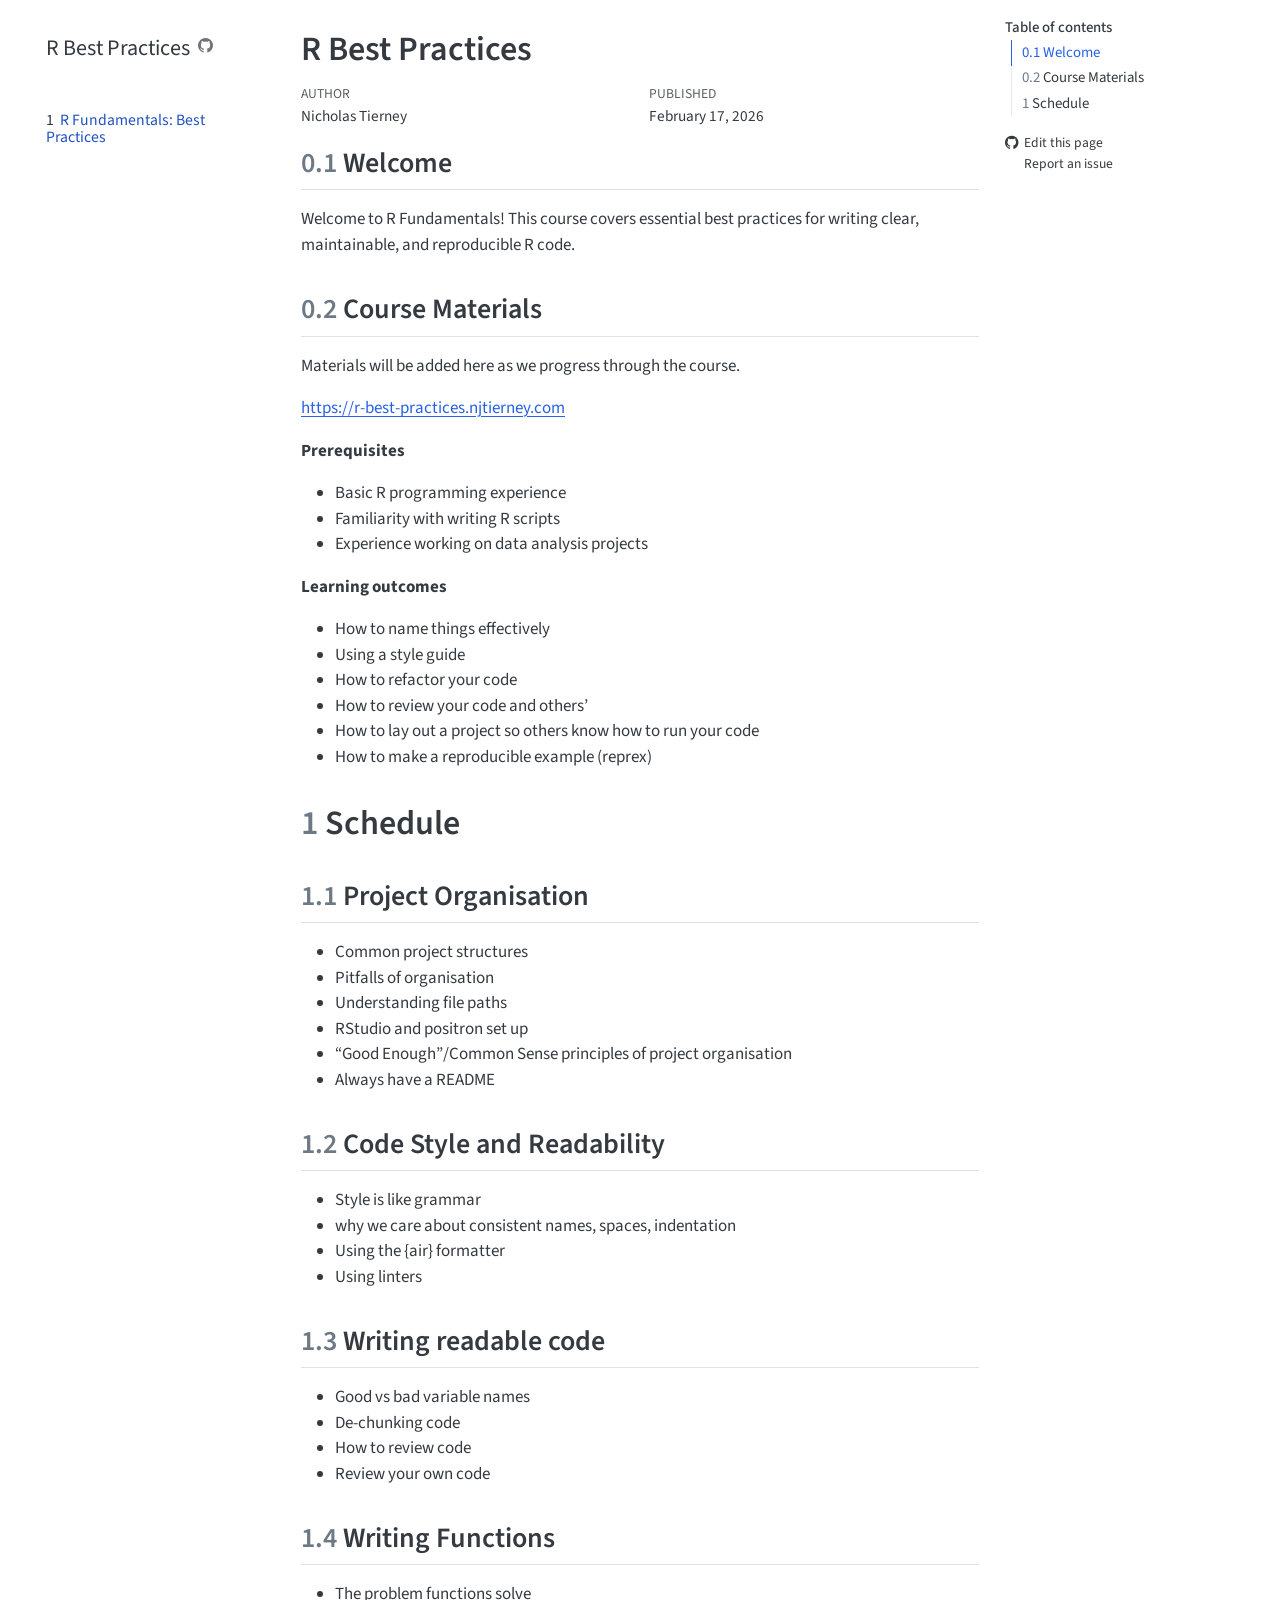
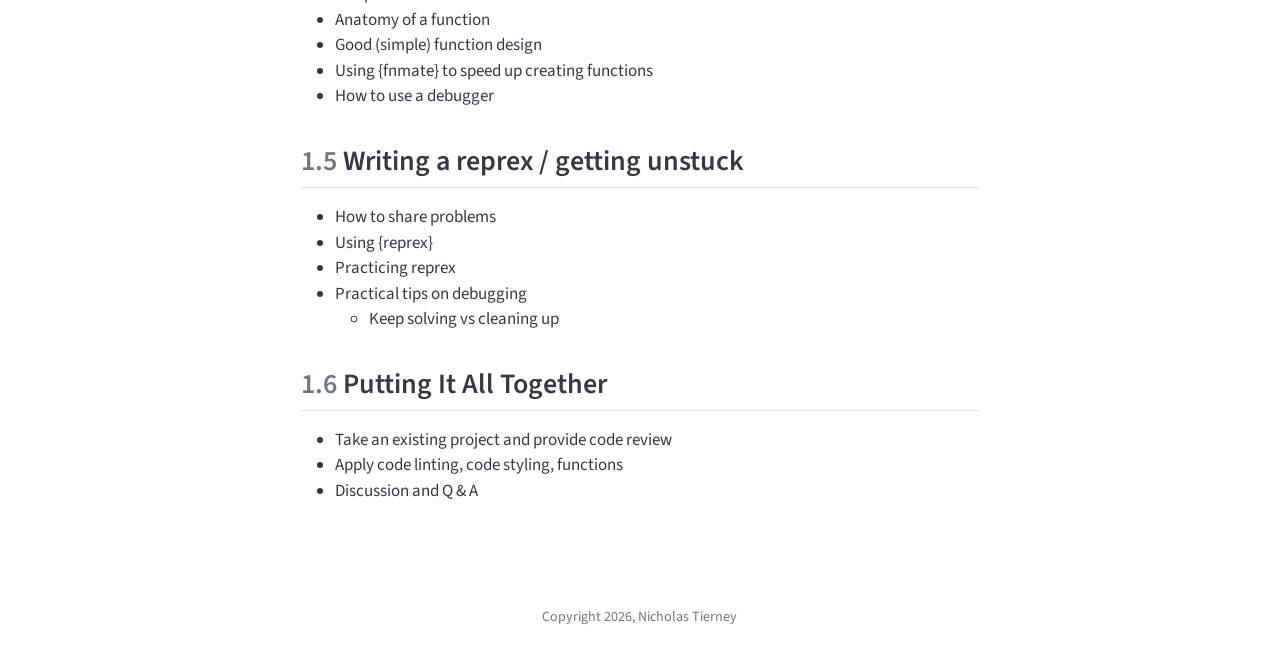
==== index.html @ 91257870 "Built site for gh-pages" ====
<!DOCTYPE html>
<html xmlns="http://www.w3.org/1999/xhtml" lang="en" xml:lang="en"><head>

<meta charset="utf-8">
<meta name="generator" content="quarto-1.8.27">

<meta name="viewport" content="width=device-width, initial-scale=1.0, user-scalable=yes">

<meta name="author" content="Nicholas Tierney">
<meta name="dcterms.date" content="2026-02-17">

<title>R Best Practices</title>
<style>
code{white-space: pre-wrap;}
span.smallcaps{font-variant: small-caps;}
div.columns{display: flex; gap: min(4vw, 1.5em);}
div.column{flex: auto; overflow-x: auto;}
div.hanging-indent{margin-left: 1.5em; text-indent: -1.5em;}
ul.task-list{list-style: none;}
ul.task-list li input[type="checkbox"] {
  width: 0.8em;
  margin: 0 0.8em 0.2em -1em; /* quarto-specific, see https://github.com/quarto-dev/quarto-cli/issues/4556 */ 
  vertical-align: middle;
}
</style>


<script src="site_libs/quarto-nav/quarto-nav.js"></script>
<script src="site_libs/quarto-nav/headroom.min.js"></script>
<script src="site_libs/clipboard/clipboard.min.js"></script>
<script src="site_libs/quarto-search/autocomplete.umd.js"></script>
<script src="site_libs/quarto-search/fuse.min.js"></script>
<script src="site_libs/quarto-search/quarto-search.js"></script>
<meta name="quarto:offset" content="./">
<script src="site_libs/quarto-html/quarto.js" type="module"></script>
<script src="site_libs/quarto-html/tabsets/tabsets.js" type="module"></script>
<script src="site_libs/quarto-html/axe/axe-check.js" type="module"></script>
<script src="site_libs/quarto-html/popper.min.js"></script>
<script src="site_libs/quarto-html/tippy.umd.min.js"></script>
<script src="site_libs/quarto-html/anchor.min.js"></script>
<link href="site_libs/quarto-html/tippy.css" rel="stylesheet">
<link href="site_libs/quarto-html/quarto-syntax-highlighting-ed96de9b727972fe78a7b5d16c58bf87.css" rel="stylesheet" id="quarto-text-highlighting-styles">
<script src="site_libs/bootstrap/bootstrap.min.js"></script>
<link href="site_libs/bootstrap/bootstrap-icons.css" rel="stylesheet">
<link href="site_libs/bootstrap/bootstrap-a680f39748eefeef055d76a0b2f2728d.min.css" rel="stylesheet" append-hash="true" id="quarto-bootstrap" data-mode="light">
<script id="quarto-search-options" type="application/json">{
  "location": "sidebar",
  "copy-button": false,
  "collapse-after": 3,
  "panel-placement": "start",
  "type": "textbox",
  "limit": 50,
  "keyboard-shortcut": [
    "f",
    "/",
    "s"
  ],
  "show-item-context": false,
  "language": {
    "search-no-results-text": "No results",
    "search-matching-documents-text": "matching documents",
    "search-copy-link-title": "Copy link to search",
    "search-hide-matches-text": "Hide additional matches",
    "search-more-match-text": "more match in this document",
    "search-more-matches-text": "more matches in this document",
    "search-clear-button-title": "Clear",
    "search-text-placeholder": "",
    "search-detached-cancel-button-title": "Cancel",
    "search-submit-button-title": "Submit",
    "search-label": "Search"
  }
}</script>


</head>

<body class="nav-sidebar floating quarto-light">

<div id="quarto-search-results"></div>
  <header id="quarto-header" class="headroom fixed-top">
  <nav class="quarto-secondary-nav">
    <div class="container-fluid d-flex">
      <button type="button" class="quarto-btn-toggle btn" data-bs-toggle="collapse" role="button" data-bs-target=".quarto-sidebar-collapse-item" aria-controls="quarto-sidebar" aria-expanded="false" aria-label="Toggle sidebar navigation" onclick="if (window.quartoToggleHeadroom) { window.quartoToggleHeadroom(); }">
        <i class="bi bi-layout-text-sidebar-reverse"></i>
      </button>
        <nav class="quarto-page-breadcrumbs" aria-label="breadcrumb"><ol class="breadcrumb"><li class="breadcrumb-item"><a href="./index.html"><span class="chapter-number">1</span>&nbsp; <span class="chapter-title">R Fundamentals: Best Practices</span></a></li></ol></nav>
        <a class="flex-grow-1" role="navigation" data-bs-toggle="collapse" data-bs-target=".quarto-sidebar-collapse-item" aria-controls="quarto-sidebar" aria-expanded="false" aria-label="Toggle sidebar navigation" onclick="if (window.quartoToggleHeadroom) { window.quartoToggleHeadroom(); }">      
        </a>
      <button type="button" class="btn quarto-search-button" aria-label="Search" onclick="window.quartoOpenSearch();">
        <i class="bi bi-search"></i>
      </button>
    </div>
  </nav>
</header>
<!-- content -->
<div id="quarto-content" class="quarto-container page-columns page-rows-contents page-layout-article">
<!-- sidebar -->
  <nav id="quarto-sidebar" class="sidebar collapse collapse-horizontal quarto-sidebar-collapse-item sidebar-navigation floating overflow-auto">
    <div class="pt-lg-2 mt-2 text-left sidebar-header">
    <div class="sidebar-title mb-0 py-0">
      <a href="./">R Best Practices</a> 
        <div class="sidebar-tools-main">
    <a href="https://https://github.com/njtierney/r-best-practices" title="Source Code" class="quarto-navigation-tool px-1" aria-label="Source Code"><i class="bi bi-github"></i></a>
</div>
    </div>
      </div>
        <div class="mt-2 flex-shrink-0 align-items-center">
        <div class="sidebar-search">
        <div id="quarto-search" class="" title="Search"></div>
        </div>
        </div>
    <div class="sidebar-menu-container"> 
    <ul class="list-unstyled mt-1">
        <li class="sidebar-item">
  <div class="sidebar-item-container"> 
  <a href="./index.html" class="sidebar-item-text sidebar-link active">
 <span class="menu-text"><span class="chapter-number">1</span>&nbsp; <span class="chapter-title">R Fundamentals: Best Practices</span></span></a>
  </div>
</li>
    </ul>
    </div>
</nav>
<div id="quarto-sidebar-glass" class="quarto-sidebar-collapse-item" data-bs-toggle="collapse" data-bs-target=".quarto-sidebar-collapse-item"></div>
<!-- margin-sidebar -->
    <div id="quarto-margin-sidebar" class="sidebar margin-sidebar">
        <nav id="TOC" role="doc-toc" class="toc-active">
    <h2 id="toc-title">Table of contents</h2>
   
  <ul>
  <li><a href="#welcome" id="toc-welcome" class="nav-link active" data-scroll-target="#welcome"><span class="header-section-number">0.1</span> Welcome</a></li>
  <li><a href="#course-materials" id="toc-course-materials" class="nav-link" data-scroll-target="#course-materials"><span class="header-section-number">0.2</span> Course Materials</a></li>
  <li><a href="#schedule" id="toc-schedule" class="nav-link" data-scroll-target="#schedule"><span class="header-section-number">1</span> Schedule</a>
  <ul class="collapse">
  <li><a href="#project-organisation" id="toc-project-organisation" class="nav-link" data-scroll-target="#project-organisation"><span class="header-section-number">1.1</span> Project Organisation</a></li>
  <li><a href="#code-style-and-readability" id="toc-code-style-and-readability" class="nav-link" data-scroll-target="#code-style-and-readability"><span class="header-section-number">1.2</span> Code Style and Readability</a></li>
  <li><a href="#writing-readable-code" id="toc-writing-readable-code" class="nav-link" data-scroll-target="#writing-readable-code"><span class="header-section-number">1.3</span> Writing readable code</a></li>
  <li><a href="#writing-functions" id="toc-writing-functions" class="nav-link" data-scroll-target="#writing-functions"><span class="header-section-number">1.4</span> Writing Functions</a></li>
  <li><a href="#writing-a-reprex-getting-unstuck" id="toc-writing-a-reprex-getting-unstuck" class="nav-link" data-scroll-target="#writing-a-reprex-getting-unstuck"><span class="header-section-number">1.5</span> Writing a reprex / getting unstuck</a></li>
  <li><a href="#putting-it-all-together" id="toc-putting-it-all-together" class="nav-link" data-scroll-target="#putting-it-all-together"><span class="header-section-number">1.6</span> Putting It All Together</a></li>
  </ul></li>
  </ul>
<div class="toc-actions"><ul><li><a href="https://https://github.com/njtierney/r-best-practices/edit/main/index.qmd" class="toc-action"><i class="bi bi-github"></i>Edit this page</a></li><li><a href="https://https://github.com/njtierney/r-best-practices/issues/new" class="toc-action"><i class="bi empty"></i>Report an issue</a></li></ul></div></nav>
    </div>
<!-- main -->
<main class="content" id="quarto-document-content">

<header id="title-block-header" class="quarto-title-block default">
<div class="quarto-title">
<h1 class="title">R Best Practices</h1>
</div>



<div class="quarto-title-meta">

    <div>
    <div class="quarto-title-meta-heading">Author</div>
    <div class="quarto-title-meta-contents">
             <p>Nicholas Tierney </p>
          </div>
  </div>
    
    <div>
    <div class="quarto-title-meta-heading">Published</div>
    <div class="quarto-title-meta-contents">
      <p class="date">February 17, 2026</p>
    </div>
  </div>
  
    
  </div>
  


</header>


<section id="welcome" class="level2" data-number="0.1">
<h2 data-number="0.1" class="anchored" data-anchor-id="welcome"><span class="header-section-number">0.1</span> Welcome</h2>
<p>Welcome to R Fundamentals! This course covers essential best practices for writing clear, maintainable, and reproducible R code.</p>
</section>
<section id="course-materials" class="level2" data-number="0.2">
<h2 data-number="0.2" class="anchored" data-anchor-id="course-materials"><span class="header-section-number">0.2</span> Course Materials</h2>
<p>Materials will be added here as we progress through the course.</p>
<p><a href="https://r-best-practices.njtierney.com" class="uri">https://r-best-practices.njtierney.com</a></p>
<p><strong>Prerequisites</strong></p>
<ul>
<li>Basic R programming experience</li>
<li>Familiarity with writing R scripts</li>
<li>Experience working on data analysis projects</li>
</ul>
<p><strong>Learning outcomes</strong></p>
<ul>
<li>How to name things effectively</li>
<li>Using a style guide</li>
<li>How to refactor your code</li>
<li>How to review your code and others’</li>
<li>How to lay out a project so others know how to run your code</li>
<li>How to make a reproducible example (reprex)</li>
</ul>
</section>
<section id="schedule" class="level1" data-number="1">
<h1 data-number="1"><span class="header-section-number">1</span> Schedule</h1>
<section id="project-organisation" class="level2" data-number="1.1">
<h2 data-number="1.1" class="anchored" data-anchor-id="project-organisation"><span class="header-section-number">1.1</span> Project Organisation</h2>
<ul>
<li>Common project structures</li>
<li>Pitfalls of organisation</li>
<li>Understanding file paths</li>
<li>RStudio and positron set up</li>
<li>“Good Enough”/Common Sense principles of project organisation</li>
<li>Always have a README</li>
</ul>
</section>
<section id="code-style-and-readability" class="level2" data-number="1.2">
<h2 data-number="1.2" class="anchored" data-anchor-id="code-style-and-readability"><span class="header-section-number">1.2</span> Code Style and Readability</h2>
<ul>
<li>Style is like grammar</li>
<li>why we care about consistent names, spaces, indentation</li>
<li>Using the {air} formatter</li>
<li>Using linters</li>
</ul>
</section>
<section id="writing-readable-code" class="level2" data-number="1.3">
<h2 data-number="1.3" class="anchored" data-anchor-id="writing-readable-code"><span class="header-section-number">1.3</span> Writing readable code</h2>
<ul>
<li>Good vs bad variable names</li>
<li>De-chunking code</li>
<li>How to review code</li>
<li>Review your own code</li>
</ul>
</section>
<section id="writing-functions" class="level2" data-number="1.4">
<h2 data-number="1.4" class="anchored" data-anchor-id="writing-functions"><span class="header-section-number">1.4</span> Writing Functions</h2>
<ul>
<li>The problem functions solve</li>
<li>Anatomy of a function</li>
<li>Good (simple) function design</li>
<li>Using {fnmate} to speed up creating functions</li>
<li>How to use a debugger</li>
</ul>
</section>
<section id="writing-a-reprex-getting-unstuck" class="level2" data-number="1.5">
<h2 data-number="1.5" class="anchored" data-anchor-id="writing-a-reprex-getting-unstuck"><span class="header-section-number">1.5</span> Writing a reprex / getting unstuck</h2>
<ul>
<li>How to share problems</li>
<li>Using {reprex}</li>
<li>Practicing reprex</li>
<li>Practical tips on debugging
<ul>
<li>Keep solving vs cleaning up</li>
</ul></li>
</ul>
</section>
<section id="putting-it-all-together" class="level2" data-number="1.6">
<h2 data-number="1.6" class="anchored" data-anchor-id="putting-it-all-together"><span class="header-section-number">1.6</span> Putting It All Together</h2>
<ul>
<li>Take an existing project and provide code review</li>
<li>Apply code linting, code styling, functions</li>
<li>Discussion and Q &amp; A</li>
</ul>


</section>
</section>

</main> <!-- /main -->
<script id="quarto-html-after-body" type="application/javascript">
  window.document.addEventListener("DOMContentLoaded", function (event) {
    const icon = "";
    const anchorJS = new window.AnchorJS();
    anchorJS.options = {
      placement: 'right',
      icon: icon
    };
    anchorJS.add('.anchored');
    const isCodeAnnotation = (el) => {
      for (const clz of el.classList) {
        if (clz.startsWith('code-annotation-')) {                     
          return true;
        }
      }
      return false;
    }
    const onCopySuccess = function(e) {
      // button target
      const button = e.trigger;
      // don't keep focus
      button.blur();
      // flash "checked"
      button.classList.add('code-copy-button-checked');
      var currentTitle = button.getAttribute("title");
      button.setAttribute("title", "Copied!");
      let tooltip;
      if (window.bootstrap) {
        button.setAttribute("data-bs-toggle", "tooltip");
        button.setAttribute("data-bs-placement", "left");
        button.setAttribute("data-bs-title", "Copied!");
        tooltip = new bootstrap.Tooltip(button, 
          { trigger: "manual", 
            customClass: "code-copy-button-tooltip",
            offset: [0, -8]});
        tooltip.show();    
      }
      setTimeout(function() {
        if (tooltip) {
          tooltip.hide();
          button.removeAttribute("data-bs-title");
          button.removeAttribute("data-bs-toggle");
          button.removeAttribute("data-bs-placement");
        }
        button.setAttribute("title", currentTitle);
        button.classList.remove('code-copy-button-checked');
      }, 1000);
      // clear code selection
      e.clearSelection();
    }
    const getTextToCopy = function(trigger) {
      const outerScaffold = trigger.parentElement.cloneNode(true);
      const codeEl = outerScaffold.querySelector('code');
      for (const childEl of codeEl.children) {
        if (isCodeAnnotation(childEl)) {
          childEl.remove();
        }
      }
      return codeEl.innerText;
    }
    const clipboard = new window.ClipboardJS('.code-copy-button:not([data-in-quarto-modal])', {
      text: getTextToCopy
    });
    clipboard.on('success', onCopySuccess);
    if (window.document.getElementById('quarto-embedded-source-code-modal')) {
      const clipboardModal = new window.ClipboardJS('.code-copy-button[data-in-quarto-modal]', {
        text: getTextToCopy,
        container: window.document.getElementById('quarto-embedded-source-code-modal')
      });
      clipboardModal.on('success', onCopySuccess);
    }
      var localhostRegex = new RegExp(/^(?:http|https):\/\/localhost\:?[0-9]*\//);
      var mailtoRegex = new RegExp(/^mailto:/);
        var filterRegex = new RegExp("https:\/\/r-best-practices\.njtierney\.com");
      var isInternal = (href) => {
          return filterRegex.test(href) || localhostRegex.test(href) || mailtoRegex.test(href);
      }
      // Inspect non-navigation links and adorn them if external
     var links = window.document.querySelectorAll('a[href]:not(.nav-link):not(.navbar-brand):not(.toc-action):not(.sidebar-link):not(.sidebar-item-toggle):not(.pagination-link):not(.no-external):not([aria-hidden]):not(.dropdown-item):not(.quarto-navigation-tool):not(.about-link)');
      for (var i=0; i<links.length; i++) {
        const link = links[i];
        if (!isInternal(link.href)) {
          // undo the damage that might have been done by quarto-nav.js in the case of
          // links that we want to consider external
          if (link.dataset.originalHref !== undefined) {
            link.href = link.dataset.originalHref;
          }
        }
      }
    function tippyHover(el, contentFn, onTriggerFn, onUntriggerFn) {
      const config = {
        allowHTML: true,
        maxWidth: 500,
        delay: 100,
        arrow: false,
        appendTo: function(el) {
            return el.parentElement;
        },
        interactive: true,
        interactiveBorder: 10,
        theme: 'quarto',
        placement: 'bottom-start',
      };
      if (contentFn) {
        config.content = contentFn;
      }
      if (onTriggerFn) {
        config.onTrigger = onTriggerFn;
      }
      if (onUntriggerFn) {
        config.onUntrigger = onUntriggerFn;
      }
      window.tippy(el, config); 
    }
    const noterefs = window.document.querySelectorAll('a[role="doc-noteref"]');
    for (var i=0; i<noterefs.length; i++) {
      const ref = noterefs[i];
      tippyHover(ref, function() {
        // use id or data attribute instead here
        let href = ref.getAttribute('data-footnote-href') || ref.getAttribute('href');
        try { href = new URL(href).hash; } catch {}
        const id = href.replace(/^#\/?/, "");
        const note = window.document.getElementById(id);
        if (note) {
          return note.innerHTML;
        } else {
          return "";
        }
      });
    }
    const xrefs = window.document.querySelectorAll('a.quarto-xref');
    const processXRef = (id, note) => {
      // Strip column container classes
      const stripColumnClz = (el) => {
        el.classList.remove("page-full", "page-columns");
        if (el.children) {
          for (const child of el.children) {
            stripColumnClz(child);
          }
        }
      }
      stripColumnClz(note)
      if (id === null || id.startsWith('sec-')) {
        // Special case sections, only their first couple elements
        const container = document.createElement("div");
        if (note.children && note.children.length > 2) {
          container.appendChild(note.children[0].cloneNode(true));
          for (let i = 1; i < note.children.length; i++) {
            const child = note.children[i];
            if (child.tagName === "P" && child.innerText === "") {
              continue;
            } else {
              container.appendChild(child.cloneNode(true));
              break;
            }
          }
          if (window.Quarto?.typesetMath) {
            window.Quarto.typesetMath(container);
          }
          return container.innerHTML
        } else {
          if (window.Quarto?.typesetMath) {
            window.Quarto.typesetMath(note);
          }
          return note.innerHTML;
        }
      } else {
        // Remove any anchor links if they are present
        const anchorLink = note.querySelector('a.anchorjs-link');
        if (anchorLink) {
          anchorLink.remove();
        }
        if (window.Quarto?.typesetMath) {
          window.Quarto.typesetMath(note);
        }
        if (note.classList.contains("callout")) {
          return note.outerHTML;
        } else {
          return note.innerHTML;
        }
      }
    }
    for (var i=0; i<xrefs.length; i++) {
      const xref = xrefs[i];
      tippyHover(xref, undefined, function(instance) {
        instance.disable();
        let url = xref.getAttribute('href');
        let hash = undefined; 
        if (url.startsWith('#')) {
          hash = url;
        } else {
          try { hash = new URL(url).hash; } catch {}
        }
        if (hash) {
          const id = hash.replace(/^#\/?/, "");
          const note = window.document.getElementById(id);
          if (note !== null) {
            try {
              const html = processXRef(id, note.cloneNode(true));
              instance.setContent(html);
            } finally {
              instance.enable();
              instance.show();
            }
          } else {
            // See if we can fetch this
            fetch(url.split('#')[0])
            .then(res => res.text())
            .then(html => {
              const parser = new DOMParser();
              const htmlDoc = parser.parseFromString(html, "text/html");
              const note = htmlDoc.getElementById(id);
              if (note !== null) {
                const html = processXRef(id, note);
                instance.setContent(html);
              } 
            }).finally(() => {
              instance.enable();
              instance.show();
            });
          }
        } else {
          // See if we can fetch a full url (with no hash to target)
          // This is a special case and we should probably do some content thinning / targeting
          fetch(url)
          .then(res => res.text())
          .then(html => {
            const parser = new DOMParser();
            const htmlDoc = parser.parseFromString(html, "text/html");
            const note = htmlDoc.querySelector('main.content');
            if (note !== null) {
              // This should only happen for chapter cross references
              // (since there is no id in the URL)
              // remove the first header
              if (note.children.length > 0 && note.children[0].tagName === "HEADER") {
                note.children[0].remove();
              }
              const html = processXRef(null, note);
              instance.setContent(html);
            } 
          }).finally(() => {
            instance.enable();
            instance.show();
          });
        }
      }, function(instance) {
      });
    }
        let selectedAnnoteEl;
        const selectorForAnnotation = ( cell, annotation) => {
          let cellAttr = 'data-code-cell="' + cell + '"';
          let lineAttr = 'data-code-annotation="' +  annotation + '"';
          const selector = 'span[' + cellAttr + '][' + lineAttr + ']';
          return selector;
        }
        const selectCodeLines = (annoteEl) => {
          const doc = window.document;
          const targetCell = annoteEl.getAttribute("data-target-cell");
          const targetAnnotation = annoteEl.getAttribute("data-target-annotation");
          const annoteSpan = window.document.querySelector(selectorForAnnotation(targetCell, targetAnnotation));
          const lines = annoteSpan.getAttribute("data-code-lines").split(",");
          const lineIds = lines.map((line) => {
            return targetCell + "-" + line;
          })
          let top = null;
          let height = null;
          let parent = null;
          if (lineIds.length > 0) {
              //compute the position of the single el (top and bottom and make a div)
              const el = window.document.getElementById(lineIds[0]);
              top = el.offsetTop;
              height = el.offsetHeight;
              parent = el.parentElement.parentElement;
            if (lineIds.length > 1) {
              const lastEl = window.document.getElementById(lineIds[lineIds.length - 1]);
              const bottom = lastEl.offsetTop + lastEl.offsetHeight;
              height = bottom - top;
            }
            if (top !== null && height !== null && parent !== null) {
              // cook up a div (if necessary) and position it 
              let div = window.document.getElementById("code-annotation-line-highlight");
              if (div === null) {
                div = window.document.createElement("div");
                div.setAttribute("id", "code-annotation-line-highlight");
                div.style.position = 'absolute';
                parent.appendChild(div);
              }
              div.style.top = top - 2 + "px";
              div.style.height = height + 4 + "px";
              div.style.left = 0;
              let gutterDiv = window.document.getElementById("code-annotation-line-highlight-gutter");
              if (gutterDiv === null) {
                gutterDiv = window.document.createElement("div");
                gutterDiv.setAttribute("id", "code-annotation-line-highlight-gutter");
                gutterDiv.style.position = 'absolute';
                const codeCell = window.document.getElementById(targetCell);
                const gutter = codeCell.querySelector('.code-annotation-gutter');
                gutter.appendChild(gutterDiv);
              }
              gutterDiv.style.top = top - 2 + "px";
              gutterDiv.style.height = height + 4 + "px";
            }
            selectedAnnoteEl = annoteEl;
          }
        };
        const unselectCodeLines = () => {
          const elementsIds = ["code-annotation-line-highlight", "code-annotation-line-highlight-gutter"];
          elementsIds.forEach((elId) => {
            const div = window.document.getElementById(elId);
            if (div) {
              div.remove();
            }
          });
          selectedAnnoteEl = undefined;
        };
          // Handle positioning of the toggle
      window.addEventListener(
        "resize",
        throttle(() => {
          elRect = undefined;
          if (selectedAnnoteEl) {
            selectCodeLines(selectedAnnoteEl);
          }
        }, 10)
      );
      function throttle(fn, ms) {
      let throttle = false;
      let timer;
        return (...args) => {
          if(!throttle) { // first call gets through
              fn.apply(this, args);
              throttle = true;
          } else { // all the others get throttled
              if(timer) clearTimeout(timer); // cancel #2
              timer = setTimeout(() => {
                fn.apply(this, args);
                timer = throttle = false;
              }, ms);
          }
        };
      }
        // Attach click handler to the DT
        const annoteDls = window.document.querySelectorAll('dt[data-target-cell]');
        for (const annoteDlNode of annoteDls) {
          annoteDlNode.addEventListener('click', (event) => {
            const clickedEl = event.target;
            if (clickedEl !== selectedAnnoteEl) {
              unselectCodeLines();
              const activeEl = window.document.querySelector('dt[data-target-cell].code-annotation-active');
              if (activeEl) {
                activeEl.classList.remove('code-annotation-active');
              }
              selectCodeLines(clickedEl);
              clickedEl.classList.add('code-annotation-active');
            } else {
              // Unselect the line
              unselectCodeLines();
              clickedEl.classList.remove('code-annotation-active');
            }
          });
        }
    const findCites = (el) => {
      const parentEl = el.parentElement;
      if (parentEl) {
        const cites = parentEl.dataset.cites;
        if (cites) {
          return {
            el,
            cites: cites.split(' ')
          };
        } else {
          return findCites(el.parentElement)
        }
      } else {
        return undefined;
      }
    };
    var bibliorefs = window.document.querySelectorAll('a[role="doc-biblioref"]');
    for (var i=0; i<bibliorefs.length; i++) {
      const ref = bibliorefs[i];
      const citeInfo = findCites(ref);
      if (citeInfo) {
        tippyHover(citeInfo.el, function() {
          var popup = window.document.createElement('div');
          citeInfo.cites.forEach(function(cite) {
            var citeDiv = window.document.createElement('div');
            citeDiv.classList.add('hanging-indent');
            citeDiv.classList.add('csl-entry');
            var biblioDiv = window.document.getElementById('ref-' + cite);
            if (biblioDiv) {
              citeDiv.innerHTML = biblioDiv.innerHTML;
            }
            popup.appendChild(citeDiv);
          });
          return popup.innerHTML;
        });
      }
    }
  });
  </script>
</div> <!-- /content -->
<footer class="footer">
  <div class="nav-footer">
    <div class="nav-footer-left">
      &nbsp;
    </div>   
    <div class="nav-footer-center">
<p>Copyright 2026, Nicholas Tierney</p>
<div class="toc-actions d-sm-block d-md-none"><ul><li><a href="https://https://github.com/njtierney/r-best-practices/edit/main/index.qmd" class="toc-action"><i class="bi bi-github"></i>Edit this page</a></li><li><a href="https://https://github.com/njtierney/r-best-practices/issues/new" class="toc-action"><i class="bi empty"></i>Report an issue</a></li></ul></div></div>
    <div class="nav-footer-right">
      &nbsp;
    </div>
  </div>
</footer>




</body></html>
---- site_libs/quarto-html/tippy.css ----
.tippy-box[data-animation=fade][data-state=hidden]{opacity:0}[data-tippy-root]{max-width:calc(100vw - 10px)}.tippy-box{position:relative;background-color:#333;color:#fff;border-radius:4px;font-size:14px;line-height:1.4;white-space:normal;outline:0;transition-property:transform,visibility,opacity}.tippy-box[data-placement^=top]>.tippy-arrow{bottom:0}.tippy-box[data-placement^=top]>.tippy-arrow:before{bottom:-7px;left:0;border-width:8px 8px 0;border-top-color:initial;transform-origin:center top}.tippy-box[data-placement^=bottom]>.tippy-arrow{top:0}.tippy-box[data-placement^=bottom]>.tippy-arrow:before{top:-7px;left:0;border-width:0 8px 8px;border-bottom-color:initial;transform-origin:center bottom}.tippy-box[data-placement^=left]>.tippy-arrow{right:0}.tippy-box[data-placement^=left]>.tippy-arrow:before{border-width:8px 0 8px 8px;border-left-color:initial;right:-7px;transform-origin:center left}.tippy-box[data-placement^=right]>.tippy-arrow{left:0}.tippy-box[data-placement^=right]>.tippy-arrow:before{left:-7px;border-width:8px 8px 8px 0;border-right-color:initial;transform-origin:center right}.tippy-box[data-inertia][data-state=visible]{transition-timing-function:cubic-bezier(.54,1.5,.38,1.11)}.tippy-arrow{width:16px;height:16px;color:#333}.tippy-arrow:before{content:"";position:absolute;border-color:transparent;border-style:solid}.tippy-content{position:relative;padding:5px 9px;z-index:1}
---- site_libs/quarto-html/quarto-syntax-highlighting-ed96de9b727972fe78a7b5d16c58bf87.css ----
/* quarto syntax highlight colors */
:root {
  --quarto-hl-ot-color: #003B4F;
  --quarto-hl-at-color: #657422;
  --quarto-hl-ss-color: #20794D;
  --quarto-hl-an-color: #5E5E5E;
  --quarto-hl-fu-color: #4758AB;
  --quarto-hl-st-color: #20794D;
  --quarto-hl-cf-color: #003B4F;
  --quarto-hl-op-color: #5E5E5E;
  --quarto-hl-er-color: #AD0000;
  --quarto-hl-bn-color: #AD0000;
  --quarto-hl-al-color: #AD0000;
  --quarto-hl-va-color: #111111;
  --quarto-hl-bu-color: inherit;
  --quarto-hl-ex-color: inherit;
  --quarto-hl-pp-color: #AD0000;
  --quarto-hl-in-color: #5E5E5E;
  --quarto-hl-vs-color: #20794D;
  --quarto-hl-wa-color: #5E5E5E;
  --quarto-hl-do-color: #5E5E5E;
  --quarto-hl-im-color: #00769E;
  --quarto-hl-ch-color: #20794D;
  --quarto-hl-dt-color: #AD0000;
  --quarto-hl-fl-color: #AD0000;
  --quarto-hl-co-color: #5E5E5E;
  --quarto-hl-cv-color: #5E5E5E;
  --quarto-hl-cn-color: #8f5902;
  --quarto-hl-sc-color: #5E5E5E;
  --quarto-hl-dv-color: #AD0000;
  --quarto-hl-kw-color: #003B4F;
}

/* other quarto variables */
:root {
  --quarto-font-monospace: SFMono-Regular, Menlo, Monaco, Consolas, "Liberation Mono", "Courier New", monospace;
}

/* syntax highlight based on Pandoc's rules */
pre > code.sourceCode > span {
  color: #003B4F;
}

code.sourceCode > span {
  color: #003B4F;
}

div.sourceCode,
div.sourceCode pre.sourceCode {
  color: #003B4F;
}

/* Normal */
code span {
  color: #003B4F;
}

/* Alert */
code span.al {
  color: #AD0000;
  font-style: inherit;
}

/* Annotation */
code span.an {
  color: #5E5E5E;
  font-style: inherit;
}

/* Attribute */
code span.at {
  color: #657422;
  font-style: inherit;
}

/* BaseN */
code span.bn {
  color: #AD0000;
  font-style: inherit;
}

/* BuiltIn */
code span.bu {
  font-style: inherit;
}

/* ControlFlow */
code span.cf {
  color: #003B4F;
  font-weight: bold;
  font-style: inherit;
}

/* Char */
code span.ch {
  color: #20794D;
  font-style: inherit;
}

/* Constant */
code span.cn {
  color: #8f5902;
  font-style: inherit;
}

/* Comment */
code span.co {
  color: #5E5E5E;
  font-style: inherit;
}

/* CommentVar */
code span.cv {
  color: #5E5E5E;
  font-style: italic;
}

/* Documentation */
code span.do {
  color: #5E5E5E;
  font-style: italic;
}

/* DataType */
code span.dt {
  color: #AD0000;
  font-style: inherit;
}

/* DecVal */
code span.dv {
  color: #AD0000;
  font-style: inherit;
}

/* Error */
code span.er {
  color: #AD0000;
  font-style: inherit;
}

/* Extension */
code span.ex {
  font-style: inherit;
}

/* Float */
code span.fl {
  color: #AD0000;
  font-style: inherit;
}

/* Function */
code span.fu {
  color: #4758AB;
  font-style: inherit;
}

/* Import */
code span.im {
  color: #00769E;
  font-style: inherit;
}

/* Information */
code span.in {
  color: #5E5E5E;
  font-style: inherit;
}

/* Keyword */
code span.kw {
  color: #003B4F;
  font-weight: bold;
  font-style: inherit;
}

/* Operator */
code span.op {
  color: #5E5E5E;
  font-style: inherit;
}

/* Other */
code span.ot {
  color: #003B4F;
  font-style: inherit;
}

/* Preprocessor */
code span.pp {
  color: #AD0000;
  font-style: inherit;
}

/* SpecialChar */
code span.sc {
  color: #5E5E5E;
  font-style: inherit;
}

/* SpecialString */
code span.ss {
  color: #20794D;
  font-style: inherit;
}

/* String */
code span.st {
  color: #20794D;
  font-style: inherit;
}

/* Variable */
code span.va {
  color: #111111;
  font-style: inherit;
}

/* VerbatimString */
code span.vs {
  color: #20794D;
  font-style: inherit;
}

/* Warning */
code span.wa {
  color: #5E5E5E;
  font-style: italic;
}

.prevent-inlining {
  content: "</";
}

/*# sourceMappingURL=0920dd6d7437995b8cdf7429764427b1.css.map */
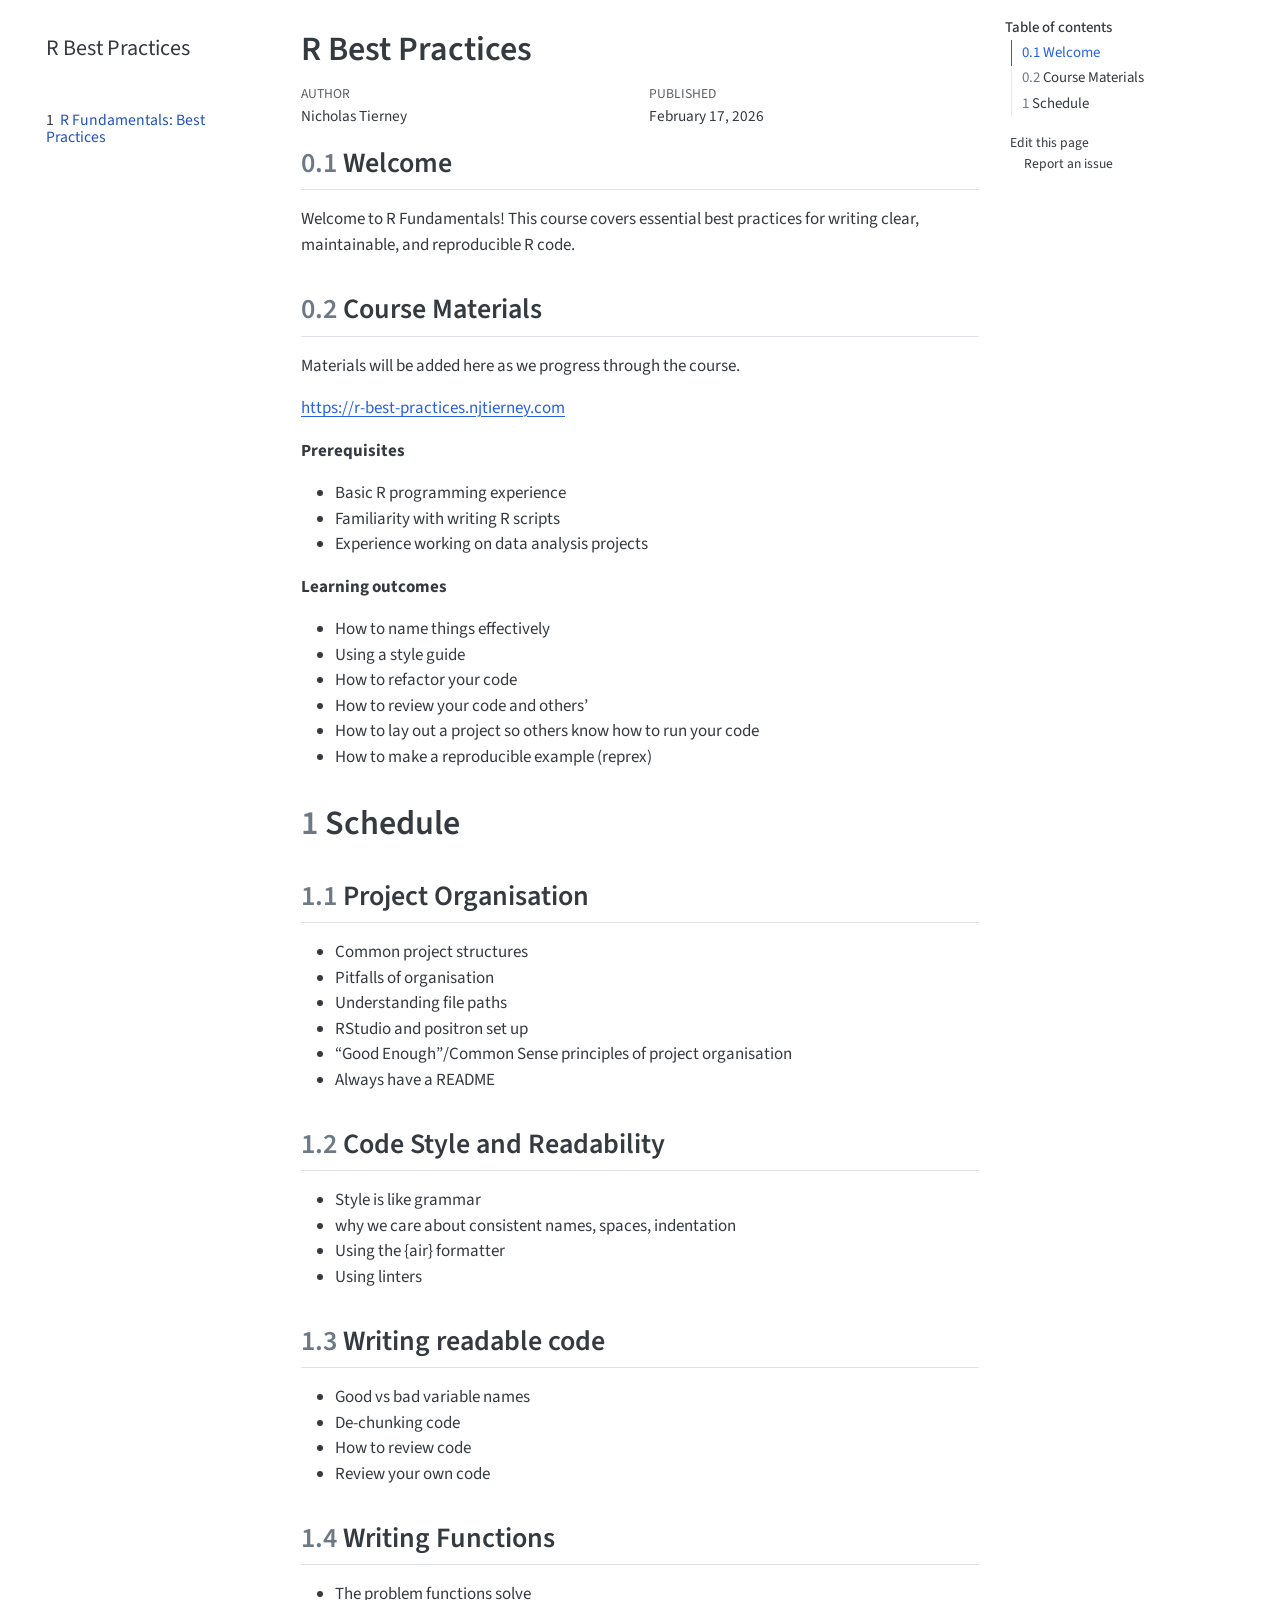
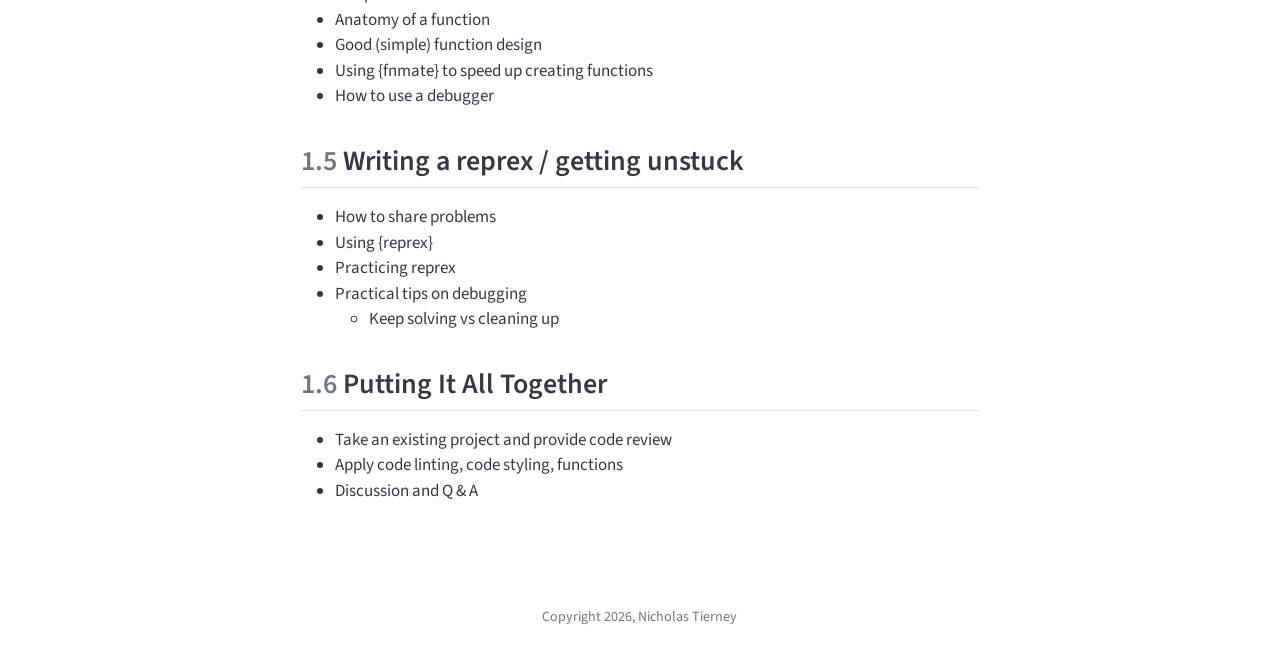
==== commit 6e0b5c6d: "Built site for gh-pages" ====
--- a/index.html
+++ b/index.html
@@ -2,7 +2,7 @@
 <html xmlns="http://www.w3.org/1999/xhtml" lang="en" xml:lang="en"><head>
 
 <meta charset="utf-8">
-<meta name="generator" content="quarto-1.8.27">
+<meta name="generator" content="quarto-1.7.31">
 
 <meta name="viewport" content="width=device-width, initial-scale=1.0, user-scalable=yes">
 
@@ -34,15 +34,14 @@
 <meta name="quarto:offset" content="./">
 <script src="site_libs/quarto-html/quarto.js" type="module"></script>
 <script src="site_libs/quarto-html/tabsets/tabsets.js" type="module"></script>
-<script src="site_libs/quarto-html/axe/axe-check.js" type="module"></script>
 <script src="site_libs/quarto-html/popper.min.js"></script>
 <script src="site_libs/quarto-html/tippy.umd.min.js"></script>
 <script src="site_libs/quarto-html/anchor.min.js"></script>
 <link href="site_libs/quarto-html/tippy.css" rel="stylesheet">
-<link href="site_libs/quarto-html/quarto-syntax-highlighting-ed96de9b727972fe78a7b5d16c58bf87.css" rel="stylesheet" id="quarto-text-highlighting-styles">
+<link href="site_libs/quarto-html/quarto-syntax-highlighting-e1a5c8363afafaef2c763b6775fbf3ca.css" rel="stylesheet" id="quarto-text-highlighting-styles">
 <script src="site_libs/bootstrap/bootstrap.min.js"></script>
 <link href="site_libs/bootstrap/bootstrap-icons.css" rel="stylesheet">
-<link href="site_libs/bootstrap/bootstrap-a680f39748eefeef055d76a0b2f2728d.min.css" rel="stylesheet" append-hash="true" id="quarto-bootstrap" data-mode="light">
+<link href="site_libs/bootstrap/bootstrap-1e81d527365e20b3495763033adbcf98.min.css" rel="stylesheet" append-hash="true" id="quarto-bootstrap" data-mode="light">
 <script id="quarto-search-options" type="application/json">{
   "location": "sidebar",
   "copy-button": false,
@@ -316,14 +315,13 @@
       e.clearSelection();
     }
     const getTextToCopy = function(trigger) {
-      const outerScaffold = trigger.parentElement.cloneNode(true);
-      const codeEl = outerScaffold.querySelector('code');
-      for (const childEl of codeEl.children) {
-        if (isCodeAnnotation(childEl)) {
-          childEl.remove();
-        }
-      }
-      return codeEl.innerText;
+        const codeEl = trigger.previousElementSibling.cloneNode(true);
+        for (const childEl of codeEl.children) {
+          if (isCodeAnnotation(childEl)) {
+            childEl.remove();
+          }
+        }
+        return codeEl.innerText;
     }
     const clipboard = new window.ClipboardJS('.code-copy-button:not([data-in-quarto-modal])', {
       text: getTextToCopy
--- a/site_libs/quarto-html/quarto-syntax-highlighting-e1a5c8363afafaef2c763b6775fbf3ca.css
+++ b/site_libs/quarto-html/quarto-syntax-highlighting-e1a5c8363afafaef2c763b6775fbf3ca.css
@@ -0,0 +1,236 @@
+/* quarto syntax highlight colors */
+:root {
+  --quarto-hl-ot-color: #003B4F;
+  --quarto-hl-at-color: #657422;
+  --quarto-hl-ss-color: #20794D;
+  --quarto-hl-an-color: #5E5E5E;
+  --quarto-hl-fu-color: #4758AB;
+  --quarto-hl-st-color: #20794D;
+  --quarto-hl-cf-color: #003B4F;
+  --quarto-hl-op-color: #5E5E5E;
+  --quarto-hl-er-color: #AD0000;
+  --quarto-hl-bn-color: #AD0000;
+  --quarto-hl-al-color: #AD0000;
+  --quarto-hl-va-color: #111111;
+  --quarto-hl-bu-color: inherit;
+  --quarto-hl-ex-color: inherit;
+  --quarto-hl-pp-color: #AD0000;
+  --quarto-hl-in-color: #5E5E5E;
+  --quarto-hl-vs-color: #20794D;
+  --quarto-hl-wa-color: #5E5E5E;
+  --quarto-hl-do-color: #5E5E5E;
+  --quarto-hl-im-color: #00769E;
+  --quarto-hl-ch-color: #20794D;
+  --quarto-hl-dt-color: #AD0000;
+  --quarto-hl-fl-color: #AD0000;
+  --quarto-hl-co-color: #5E5E5E;
+  --quarto-hl-cv-color: #5E5E5E;
+  --quarto-hl-cn-color: #8f5902;
+  --quarto-hl-sc-color: #5E5E5E;
+  --quarto-hl-dv-color: #AD0000;
+  --quarto-hl-kw-color: #003B4F;
+}
+
+/* other quarto variables */
+:root {
+  --quarto-font-monospace: SFMono-Regular, Menlo, Monaco, Consolas, "Liberation Mono", "Courier New", monospace;
+}
+
+/* syntax highlight based on Pandoc's rules */
+pre > code.sourceCode > span {
+  color: #003B4F;
+}
+
+code.sourceCode > span {
+  color: #003B4F;
+}
+
+div.sourceCode,
+div.sourceCode pre.sourceCode {
+  color: #003B4F;
+}
+
+/* Normal */
+code span {
+  color: #003B4F;
+}
+
+/* Alert */
+code span.al {
+  color: #AD0000;
+  font-style: inherit;
+}
+
+/* Annotation */
+code span.an {
+  color: #5E5E5E;
+  font-style: inherit;
+}
+
+/* Attribute */
+code span.at {
+  color: #657422;
+  font-style: inherit;
+}
+
+/* BaseN */
+code span.bn {
+  color: #AD0000;
+  font-style: inherit;
+}
+
+/* BuiltIn */
+code span.bu {
+  font-style: inherit;
+}
+
+/* ControlFlow */
+code span.cf {
+  color: #003B4F;
+  font-weight: bold;
+  font-style: inherit;
+}
+
+/* Char */
+code span.ch {
+  color: #20794D;
+  font-style: inherit;
+}
+
+/* Constant */
+code span.cn {
+  color: #8f5902;
+  font-style: inherit;
+}
+
+/* Comment */
+code span.co {
+  color: #5E5E5E;
+  font-style: inherit;
+}
+
+/* CommentVar */
+code span.cv {
+  color: #5E5E5E;
+  font-style: italic;
+}
+
+/* Documentation */
+code span.do {
+  color: #5E5E5E;
+  font-style: italic;
+}
+
+/* DataType */
+code span.dt {
+  color: #AD0000;
+  font-style: inherit;
+}
+
+/* DecVal */
+code span.dv {
+  color: #AD0000;
+  font-style: inherit;
+}
+
+/* Error */
+code span.er {
+  color: #AD0000;
+  font-style: inherit;
+}
+
+/* Extension */
+code span.ex {
+  font-style: inherit;
+}
+
+/* Float */
+code span.fl {
+  color: #AD0000;
+  font-style: inherit;
+}
+
+/* Function */
+code span.fu {
+  color: #4758AB;
+  font-style: inherit;
+}
+
+/* Import */
+code span.im {
+  color: #00769E;
+  font-style: inherit;
+}
+
+/* Information */
+code span.in {
+  color: #5E5E5E;
+  font-style: inherit;
+}
+
+/* Keyword */
+code span.kw {
+  color: #003B4F;
+  font-weight: bold;
+  font-style: inherit;
+}
+
+/* Operator */
+code span.op {
+  color: #5E5E5E;
+  font-style: inherit;
+}
+
+/* Other */
+code span.ot {
+  color: #003B4F;
+  font-style: inherit;
+}
+
+/* Preprocessor */
+code span.pp {
+  color: #AD0000;
+  font-style: inherit;
+}
+
+/* SpecialChar */
+code span.sc {
+  color: #5E5E5E;
+  font-style: inherit;
+}
+
+/* SpecialString */
+code span.ss {
+  color: #20794D;
+  font-style: inherit;
+}
+
+/* String */
+code span.st {
+  color: #20794D;
+  font-style: inherit;
+}
+
+/* Variable */
+code span.va {
+  color: #111111;
+  font-style: inherit;
+}
+
+/* VerbatimString */
+code span.vs {
+  color: #20794D;
+  font-style: inherit;
+}
+
+/* Warning */
+code span.wa {
+  color: #5E5E5E;
+  font-style: italic;
+}
+
+.prevent-inlining {
+  content: "</";
+}
+
+/*# sourceMappingURL=c735b2cac6c846c1abc72f5ce1520814.css.map */
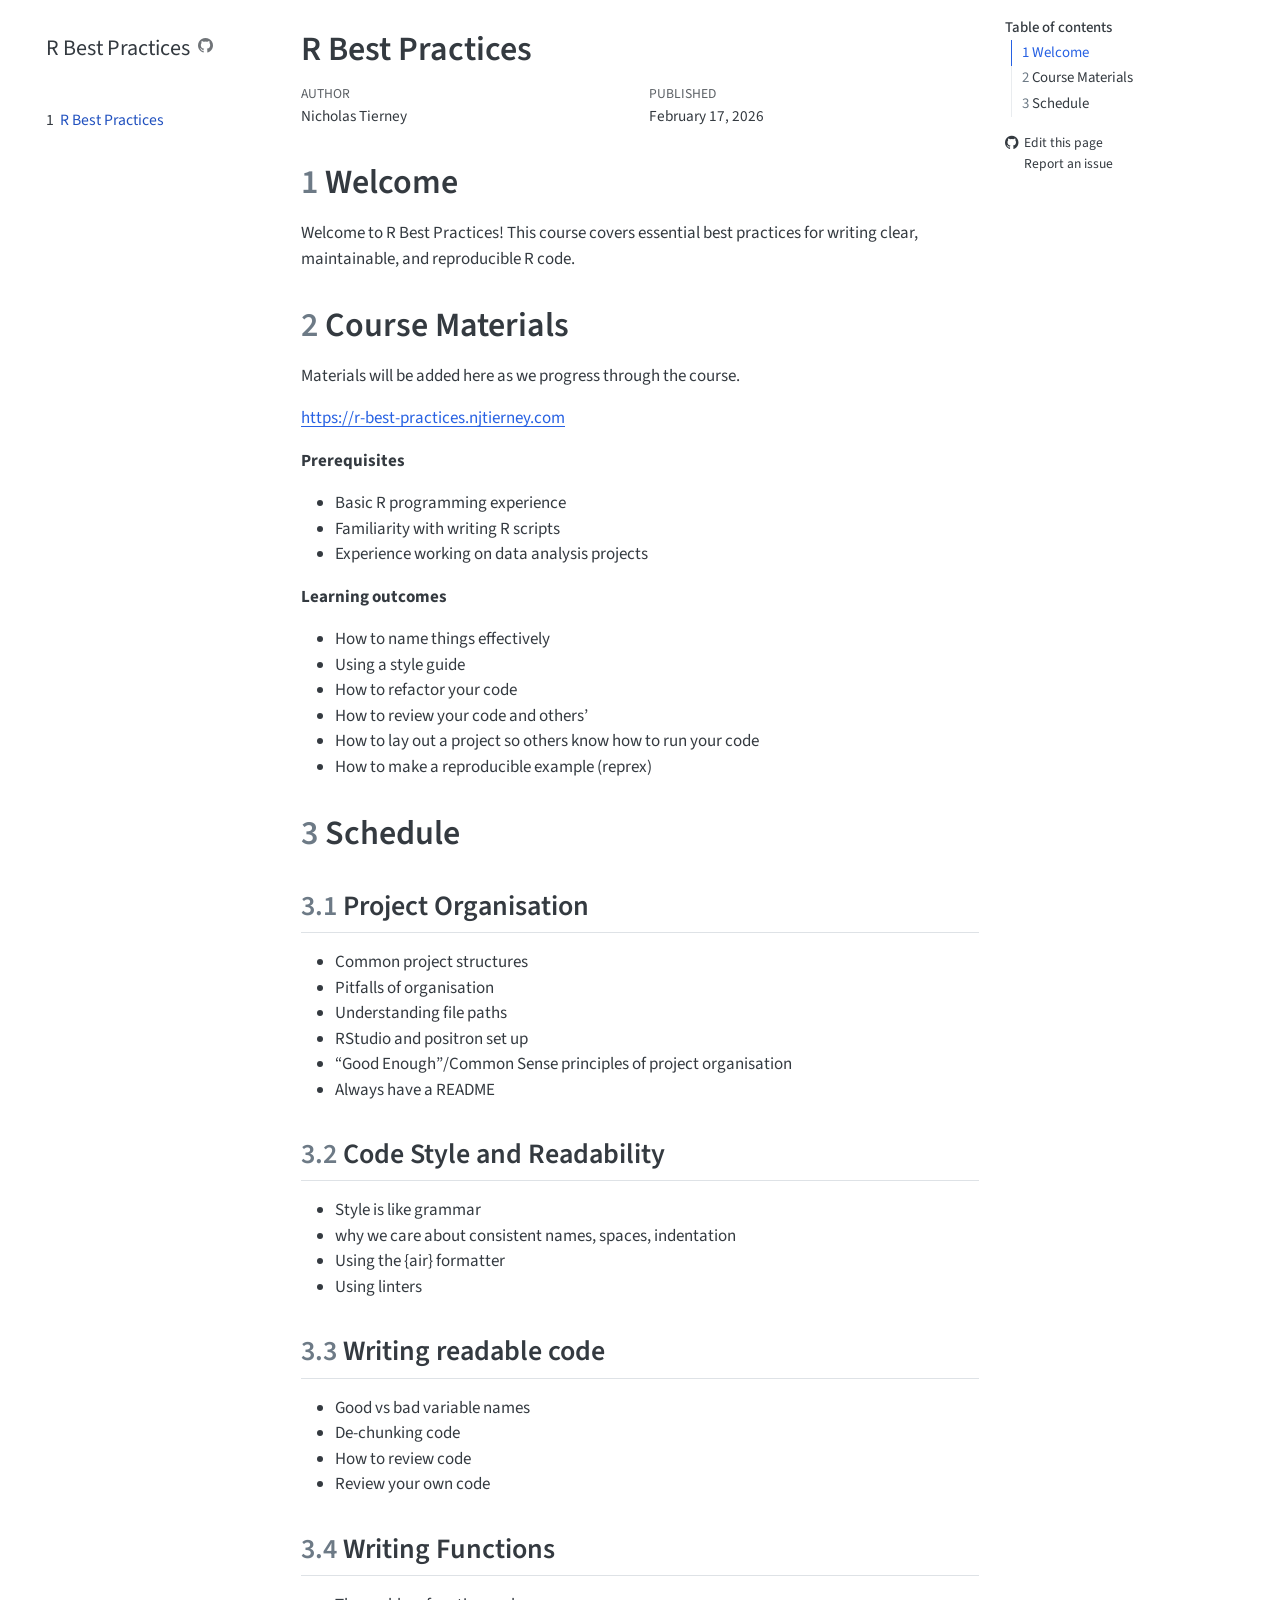
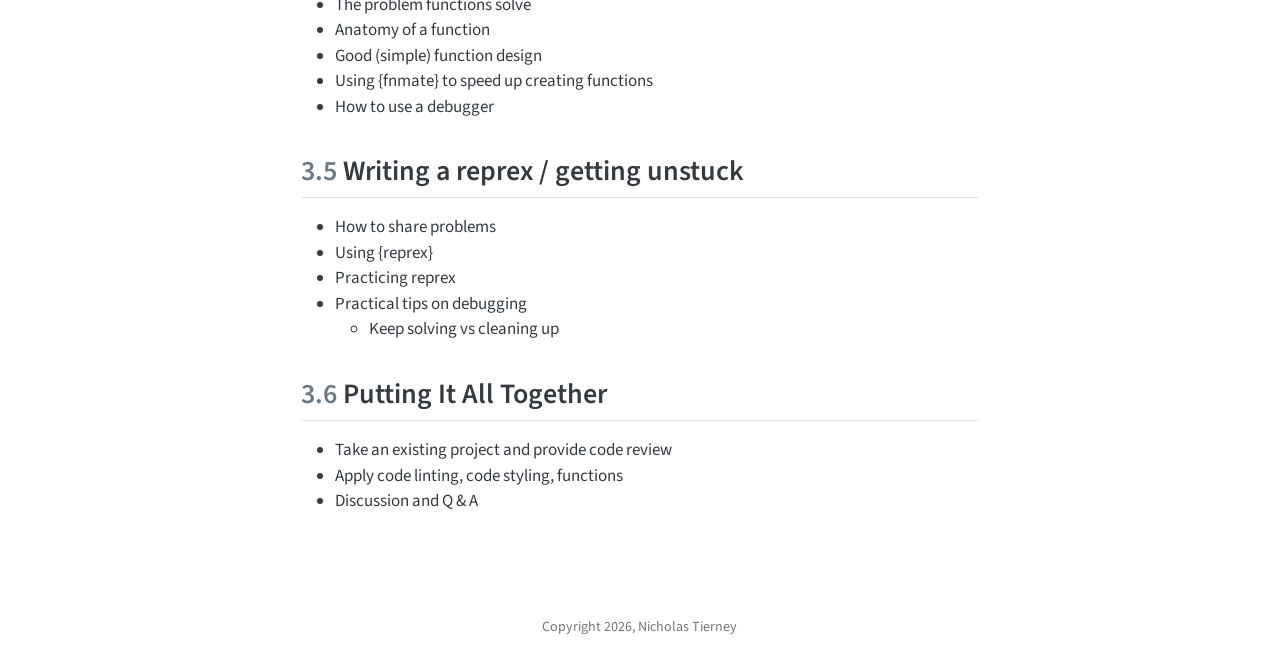
==== commit 810b05eb: "Built site for gh-pages" ====
--- a/index.html
+++ b/index.html
@@ -2,7 +2,7 @@
 <html xmlns="http://www.w3.org/1999/xhtml" lang="en" xml:lang="en"><head>
 
 <meta charset="utf-8">
-<meta name="generator" content="quarto-1.7.31">
+<meta name="generator" content="quarto-1.8.27">
 
 <meta name="viewport" content="width=device-width, initial-scale=1.0, user-scalable=yes">
 
@@ -34,14 +34,15 @@
 <meta name="quarto:offset" content="./">
 <script src="site_libs/quarto-html/quarto.js" type="module"></script>
 <script src="site_libs/quarto-html/tabsets/tabsets.js" type="module"></script>
+<script src="site_libs/quarto-html/axe/axe-check.js" type="module"></script>
 <script src="site_libs/quarto-html/popper.min.js"></script>
 <script src="site_libs/quarto-html/tippy.umd.min.js"></script>
 <script src="site_libs/quarto-html/anchor.min.js"></script>
 <link href="site_libs/quarto-html/tippy.css" rel="stylesheet">
-<link href="site_libs/quarto-html/quarto-syntax-highlighting-e1a5c8363afafaef2c763b6775fbf3ca.css" rel="stylesheet" id="quarto-text-highlighting-styles">
+<link href="site_libs/quarto-html/quarto-syntax-highlighting-ed96de9b727972fe78a7b5d16c58bf87.css" rel="stylesheet" id="quarto-text-highlighting-styles">
 <script src="site_libs/bootstrap/bootstrap.min.js"></script>
 <link href="site_libs/bootstrap/bootstrap-icons.css" rel="stylesheet">
-<link href="site_libs/bootstrap/bootstrap-1e81d527365e20b3495763033adbcf98.min.css" rel="stylesheet" append-hash="true" id="quarto-bootstrap" data-mode="light">
+<link href="site_libs/bootstrap/bootstrap-607e4eb43c82add38e78977e37880f76.min.css" rel="stylesheet" append-hash="true" id="quarto-bootstrap" data-mode="light">
 <script id="quarto-search-options" type="application/json">{
   "location": "sidebar",
   "copy-button": false,
@@ -82,7 +83,7 @@
       <button type="button" class="quarto-btn-toggle btn" data-bs-toggle="collapse" role="button" data-bs-target=".quarto-sidebar-collapse-item" aria-controls="quarto-sidebar" aria-expanded="false" aria-label="Toggle sidebar navigation" onclick="if (window.quartoToggleHeadroom) { window.quartoToggleHeadroom(); }">
         <i class="bi bi-layout-text-sidebar-reverse"></i>
       </button>
-        <nav class="quarto-page-breadcrumbs" aria-label="breadcrumb"><ol class="breadcrumb"><li class="breadcrumb-item"><a href="./index.html"><span class="chapter-number">1</span>&nbsp; <span class="chapter-title">R Fundamentals: Best Practices</span></a></li></ol></nav>
+        <nav class="quarto-page-breadcrumbs" aria-label="breadcrumb"><ol class="breadcrumb"><li class="breadcrumb-item"><a href="./index.html"><span class="chapter-number">1</span>&nbsp; <span class="chapter-title">R Best Practices</span></a></li></ol></nav>
         <a class="flex-grow-1" role="navigation" data-bs-toggle="collapse" data-bs-target=".quarto-sidebar-collapse-item" aria-controls="quarto-sidebar" aria-expanded="false" aria-label="Toggle sidebar navigation" onclick="if (window.quartoToggleHeadroom) { window.quartoToggleHeadroom(); }">      
         </a>
       <button type="button" class="btn quarto-search-button" aria-label="Search" onclick="window.quartoOpenSearch();">
@@ -113,7 +114,7 @@
         <li class="sidebar-item">
   <div class="sidebar-item-container"> 
   <a href="./index.html" class="sidebar-item-text sidebar-link active">
- <span class="menu-text"><span class="chapter-number">1</span>&nbsp; <span class="chapter-title">R Fundamentals: Best Practices</span></span></a>
+ <span class="menu-text"><span class="chapter-number">1</span>&nbsp; <span class="chapter-title">R Best Practices</span></span></a>
   </div>
 </li>
     </ul>
@@ -126,16 +127,16 @@
     <h2 id="toc-title">Table of contents</h2>
    
   <ul>
-  <li><a href="#welcome" id="toc-welcome" class="nav-link active" data-scroll-target="#welcome"><span class="header-section-number">0.1</span> Welcome</a></li>
-  <li><a href="#course-materials" id="toc-course-materials" class="nav-link" data-scroll-target="#course-materials"><span class="header-section-number">0.2</span> Course Materials</a></li>
-  <li><a href="#schedule" id="toc-schedule" class="nav-link" data-scroll-target="#schedule"><span class="header-section-number">1</span> Schedule</a>
+  <li><a href="#welcome" id="toc-welcome" class="nav-link active" data-scroll-target="#welcome"><span class="header-section-number">1</span> Welcome</a></li>
+  <li><a href="#course-materials" id="toc-course-materials" class="nav-link" data-scroll-target="#course-materials"><span class="header-section-number">2</span> Course Materials</a></li>
+  <li><a href="#schedule" id="toc-schedule" class="nav-link" data-scroll-target="#schedule"><span class="header-section-number">3</span> Schedule</a>
   <ul class="collapse">
-  <li><a href="#project-organisation" id="toc-project-organisation" class="nav-link" data-scroll-target="#project-organisation"><span class="header-section-number">1.1</span> Project Organisation</a></li>
-  <li><a href="#code-style-and-readability" id="toc-code-style-and-readability" class="nav-link" data-scroll-target="#code-style-and-readability"><span class="header-section-number">1.2</span> Code Style and Readability</a></li>
-  <li><a href="#writing-readable-code" id="toc-writing-readable-code" class="nav-link" data-scroll-target="#writing-readable-code"><span class="header-section-number">1.3</span> Writing readable code</a></li>
-  <li><a href="#writing-functions" id="toc-writing-functions" class="nav-link" data-scroll-target="#writing-functions"><span class="header-section-number">1.4</span> Writing Functions</a></li>
-  <li><a href="#writing-a-reprex-getting-unstuck" id="toc-writing-a-reprex-getting-unstuck" class="nav-link" data-scroll-target="#writing-a-reprex-getting-unstuck"><span class="header-section-number">1.5</span> Writing a reprex / getting unstuck</a></li>
-  <li><a href="#putting-it-all-together" id="toc-putting-it-all-together" class="nav-link" data-scroll-target="#putting-it-all-together"><span class="header-section-number">1.6</span> Putting It All Together</a></li>
+  <li><a href="#project-organisation" id="toc-project-organisation" class="nav-link" data-scroll-target="#project-organisation"><span class="header-section-number">3.1</span> Project Organisation</a></li>
+  <li><a href="#code-style-and-readability" id="toc-code-style-and-readability" class="nav-link" data-scroll-target="#code-style-and-readability"><span class="header-section-number">3.2</span> Code Style and Readability</a></li>
+  <li><a href="#writing-readable-code" id="toc-writing-readable-code" class="nav-link" data-scroll-target="#writing-readable-code"><span class="header-section-number">3.3</span> Writing readable code</a></li>
+  <li><a href="#writing-functions" id="toc-writing-functions" class="nav-link" data-scroll-target="#writing-functions"><span class="header-section-number">3.4</span> Writing Functions</a></li>
+  <li><a href="#writing-a-reprex-getting-unstuck" id="toc-writing-a-reprex-getting-unstuck" class="nav-link" data-scroll-target="#writing-a-reprex-getting-unstuck"><span class="header-section-number">3.5</span> Writing a reprex / getting unstuck</a></li>
+  <li><a href="#putting-it-all-together" id="toc-putting-it-all-together" class="nav-link" data-scroll-target="#putting-it-all-together"><span class="header-section-number">3.6</span> Putting It All Together</a></li>
   </ul></li>
   </ul>
 <div class="toc-actions"><ul><li><a href="https://https://github.com/njtierney/r-best-practices/edit/main/index.qmd" class="toc-action"><i class="bi bi-github"></i>Edit this page</a></li><li><a href="https://https://github.com/njtierney/r-best-practices/issues/new" class="toc-action"><i class="bi empty"></i>Report an issue</a></li></ul></div></nav>
@@ -174,12 +175,12 @@
 </header>
 
 
-<section id="welcome" class="level2" data-number="0.1">
-<h2 data-number="0.1" class="anchored" data-anchor-id="welcome"><span class="header-section-number">0.1</span> Welcome</h2>
-<p>Welcome to R Fundamentals! This course covers essential best practices for writing clear, maintainable, and reproducible R code.</p>
-</section>
-<section id="course-materials" class="level2" data-number="0.2">
-<h2 data-number="0.2" class="anchored" data-anchor-id="course-materials"><span class="header-section-number">0.2</span> Course Materials</h2>
+<section id="welcome" class="level1" data-number="1">
+<h1 data-number="1"><span class="header-section-number">1</span> Welcome</h1>
+<p>Welcome to R Best Practices! This course covers essential best practices for writing clear, maintainable, and reproducible R code.</p>
+</section>
+<section id="course-materials" class="level1" data-number="2">
+<h1 data-number="2"><span class="header-section-number">2</span> Course Materials</h1>
 <p>Materials will be added here as we progress through the course.</p>
 <p><a href="https://r-best-practices.njtierney.com" class="uri">https://r-best-practices.njtierney.com</a></p>
 <p><strong>Prerequisites</strong></p>
@@ -198,10 +199,10 @@
 <li>How to make a reproducible example (reprex)</li>
 </ul>
 </section>
-<section id="schedule" class="level1" data-number="1">
-<h1 data-number="1"><span class="header-section-number">1</span> Schedule</h1>
-<section id="project-organisation" class="level2" data-number="1.1">
-<h2 data-number="1.1" class="anchored" data-anchor-id="project-organisation"><span class="header-section-number">1.1</span> Project Organisation</h2>
+<section id="schedule" class="level1" data-number="3">
+<h1 data-number="3"><span class="header-section-number">3</span> Schedule</h1>
+<section id="project-organisation" class="level2" data-number="3.1">
+<h2 data-number="3.1" class="anchored" data-anchor-id="project-organisation"><span class="header-section-number">3.1</span> Project Organisation</h2>
 <ul>
 <li>Common project structures</li>
 <li>Pitfalls of organisation</li>
@@ -211,8 +212,8 @@
 <li>Always have a README</li>
 </ul>
 </section>
-<section id="code-style-and-readability" class="level2" data-number="1.2">
-<h2 data-number="1.2" class="anchored" data-anchor-id="code-style-and-readability"><span class="header-section-number">1.2</span> Code Style and Readability</h2>
+<section id="code-style-and-readability" class="level2" data-number="3.2">
+<h2 data-number="3.2" class="anchored" data-anchor-id="code-style-and-readability"><span class="header-section-number">3.2</span> Code Style and Readability</h2>
 <ul>
 <li>Style is like grammar</li>
 <li>why we care about consistent names, spaces, indentation</li>
@@ -220,8 +221,8 @@
 <li>Using linters</li>
 </ul>
 </section>
-<section id="writing-readable-code" class="level2" data-number="1.3">
-<h2 data-number="1.3" class="anchored" data-anchor-id="writing-readable-code"><span class="header-section-number">1.3</span> Writing readable code</h2>
+<section id="writing-readable-code" class="level2" data-number="3.3">
+<h2 data-number="3.3" class="anchored" data-anchor-id="writing-readable-code"><span class="header-section-number">3.3</span> Writing readable code</h2>
 <ul>
 <li>Good vs bad variable names</li>
 <li>De-chunking code</li>
@@ -229,8 +230,8 @@
 <li>Review your own code</li>
 </ul>
 </section>
-<section id="writing-functions" class="level2" data-number="1.4">
-<h2 data-number="1.4" class="anchored" data-anchor-id="writing-functions"><span class="header-section-number">1.4</span> Writing Functions</h2>
+<section id="writing-functions" class="level2" data-number="3.4">
+<h2 data-number="3.4" class="anchored" data-anchor-id="writing-functions"><span class="header-section-number">3.4</span> Writing Functions</h2>
 <ul>
 <li>The problem functions solve</li>
 <li>Anatomy of a function</li>
@@ -239,8 +240,8 @@
 <li>How to use a debugger</li>
 </ul>
 </section>
-<section id="writing-a-reprex-getting-unstuck" class="level2" data-number="1.5">
-<h2 data-number="1.5" class="anchored" data-anchor-id="writing-a-reprex-getting-unstuck"><span class="header-section-number">1.5</span> Writing a reprex / getting unstuck</h2>
+<section id="writing-a-reprex-getting-unstuck" class="level2" data-number="3.5">
+<h2 data-number="3.5" class="anchored" data-anchor-id="writing-a-reprex-getting-unstuck"><span class="header-section-number">3.5</span> Writing a reprex / getting unstuck</h2>
 <ul>
 <li>How to share problems</li>
 <li>Using {reprex}</li>
@@ -251,8 +252,8 @@
 </ul></li>
 </ul>
 </section>
-<section id="putting-it-all-together" class="level2" data-number="1.6">
-<h2 data-number="1.6" class="anchored" data-anchor-id="putting-it-all-together"><span class="header-section-number">1.6</span> Putting It All Together</h2>
+<section id="putting-it-all-together" class="level2" data-number="3.6">
+<h2 data-number="3.6" class="anchored" data-anchor-id="putting-it-all-together"><span class="header-section-number">3.6</span> Putting It All Together</h2>
 <ul>
 <li>Take an existing project and provide code review</li>
 <li>Apply code linting, code styling, functions</li>
@@ -315,13 +316,14 @@
       e.clearSelection();
     }
     const getTextToCopy = function(trigger) {
-        const codeEl = trigger.previousElementSibling.cloneNode(true);
-        for (const childEl of codeEl.children) {
-          if (isCodeAnnotation(childEl)) {
-            childEl.remove();
-          }
-        }
-        return codeEl.innerText;
+      const outerScaffold = trigger.parentElement.cloneNode(true);
+      const codeEl = outerScaffold.querySelector('code');
+      for (const childEl of codeEl.children) {
+        if (isCodeAnnotation(childEl)) {
+          childEl.remove();
+        }
+      }
+      return codeEl.innerText;
     }
     const clipboard = new window.ClipboardJS('.code-copy-button:not([data-in-quarto-modal])', {
       text: getTextToCopy
--- a/site_libs/quarto-html/quarto-syntax-highlighting-ed96de9b727972fe78a7b5d16c58bf87.css
+++ b/site_libs/quarto-html/quarto-syntax-highlighting-ed96de9b727972fe78a7b5d16c58bf87.css
@@ -0,0 +1,236 @@
+/* quarto syntax highlight colors */
+:root {
+  --quarto-hl-ot-color: #003B4F;
+  --quarto-hl-at-color: #657422;
+  --quarto-hl-ss-color: #20794D;
+  --quarto-hl-an-color: #5E5E5E;
+  --quarto-hl-fu-color: #4758AB;
+  --quarto-hl-st-color: #20794D;
+  --quarto-hl-cf-color: #003B4F;
+  --quarto-hl-op-color: #5E5E5E;
+  --quarto-hl-er-color: #AD0000;
+  --quarto-hl-bn-color: #AD0000;
+  --quarto-hl-al-color: #AD0000;
+  --quarto-hl-va-color: #111111;
+  --quarto-hl-bu-color: inherit;
+  --quarto-hl-ex-color: inherit;
+  --quarto-hl-pp-color: #AD0000;
+  --quarto-hl-in-color: #5E5E5E;
+  --quarto-hl-vs-color: #20794D;
+  --quarto-hl-wa-color: #5E5E5E;
+  --quarto-hl-do-color: #5E5E5E;
+  --quarto-hl-im-color: #00769E;
+  --quarto-hl-ch-color: #20794D;
+  --quarto-hl-dt-color: #AD0000;
+  --quarto-hl-fl-color: #AD0000;
+  --quarto-hl-co-color: #5E5E5E;
+  --quarto-hl-cv-color: #5E5E5E;
+  --quarto-hl-cn-color: #8f5902;
+  --quarto-hl-sc-color: #5E5E5E;
+  --quarto-hl-dv-color: #AD0000;
+  --quarto-hl-kw-color: #003B4F;
+}
+
+/* other quarto variables */
+:root {
+  --quarto-font-monospace: SFMono-Regular, Menlo, Monaco, Consolas, "Liberation Mono", "Courier New", monospace;
+}
+
+/* syntax highlight based on Pandoc's rules */
+pre > code.sourceCode > span {
+  color: #003B4F;
+}
+
+code.sourceCode > span {
+  color: #003B4F;
+}
+
+div.sourceCode,
+div.sourceCode pre.sourceCode {
+  color: #003B4F;
+}
+
+/* Normal */
+code span {
+  color: #003B4F;
+}
+
+/* Alert */
+code span.al {
+  color: #AD0000;
+  font-style: inherit;
+}
+
+/* Annotation */
+code span.an {
+  color: #5E5E5E;
+  font-style: inherit;
+}
+
+/* Attribute */
+code span.at {
+  color: #657422;
+  font-style: inherit;
+}
+
+/* BaseN */
+code span.bn {
+  color: #AD0000;
+  font-style: inherit;
+}
+
+/* BuiltIn */
+code span.bu {
+  font-style: inherit;
+}
+
+/* ControlFlow */
+code span.cf {
+  color: #003B4F;
+  font-weight: bold;
+  font-style: inherit;
+}
+
+/* Char */
+code span.ch {
+  color: #20794D;
+  font-style: inherit;
+}
+
+/* Constant */
+code span.cn {
+  color: #8f5902;
+  font-style: inherit;
+}
+
+/* Comment */
+code span.co {
+  color: #5E5E5E;
+  font-style: inherit;
+}
+
+/* CommentVar */
+code span.cv {
+  color: #5E5E5E;
+  font-style: italic;
+}
+
+/* Documentation */
+code span.do {
+  color: #5E5E5E;
+  font-style: italic;
+}
+
+/* DataType */
+code span.dt {
+  color: #AD0000;
+  font-style: inherit;
+}
+
+/* DecVal */
+code span.dv {
+  color: #AD0000;
+  font-style: inherit;
+}
+
+/* Error */
+code span.er {
+  color: #AD0000;
+  font-style: inherit;
+}
+
+/* Extension */
+code span.ex {
+  font-style: inherit;
+}
+
+/* Float */
+code span.fl {
+  color: #AD0000;
+  font-style: inherit;
+}
+
+/* Function */
+code span.fu {
+  color: #4758AB;
+  font-style: inherit;
+}
+
+/* Import */
+code span.im {
+  color: #00769E;
+  font-style: inherit;
+}
+
+/* Information */
+code span.in {
+  color: #5E5E5E;
+  font-style: inherit;
+}
+
+/* Keyword */
+code span.kw {
+  color: #003B4F;
+  font-weight: bold;
+  font-style: inherit;
+}
+
+/* Operator */
+code span.op {
+  color: #5E5E5E;
+  font-style: inherit;
+}
+
+/* Other */
+code span.ot {
+  color: #003B4F;
+  font-style: inherit;
+}
+
+/* Preprocessor */
+code span.pp {
+  color: #AD0000;
+  font-style: inherit;
+}
+
+/* SpecialChar */
+code span.sc {
+  color: #5E5E5E;
+  font-style: inherit;
+}
+
+/* SpecialString */
+code span.ss {
+  color: #20794D;
+  font-style: inherit;
+}
+
+/* String */
+code span.st {
+  color: #20794D;
+  font-style: inherit;
+}
+
+/* Variable */
+code span.va {
+  color: #111111;
+  font-style: inherit;
+}
+
+/* VerbatimString */
+code span.vs {
+  color: #20794D;
+  font-style: inherit;
+}
+
+/* Warning */
+code span.wa {
+  color: #5E5E5E;
+  font-style: italic;
+}
+
+.prevent-inlining {
+  content: "</";
+}
+
+/*# sourceMappingURL=0920dd6d7437995b8cdf7429764427b1.css.map */
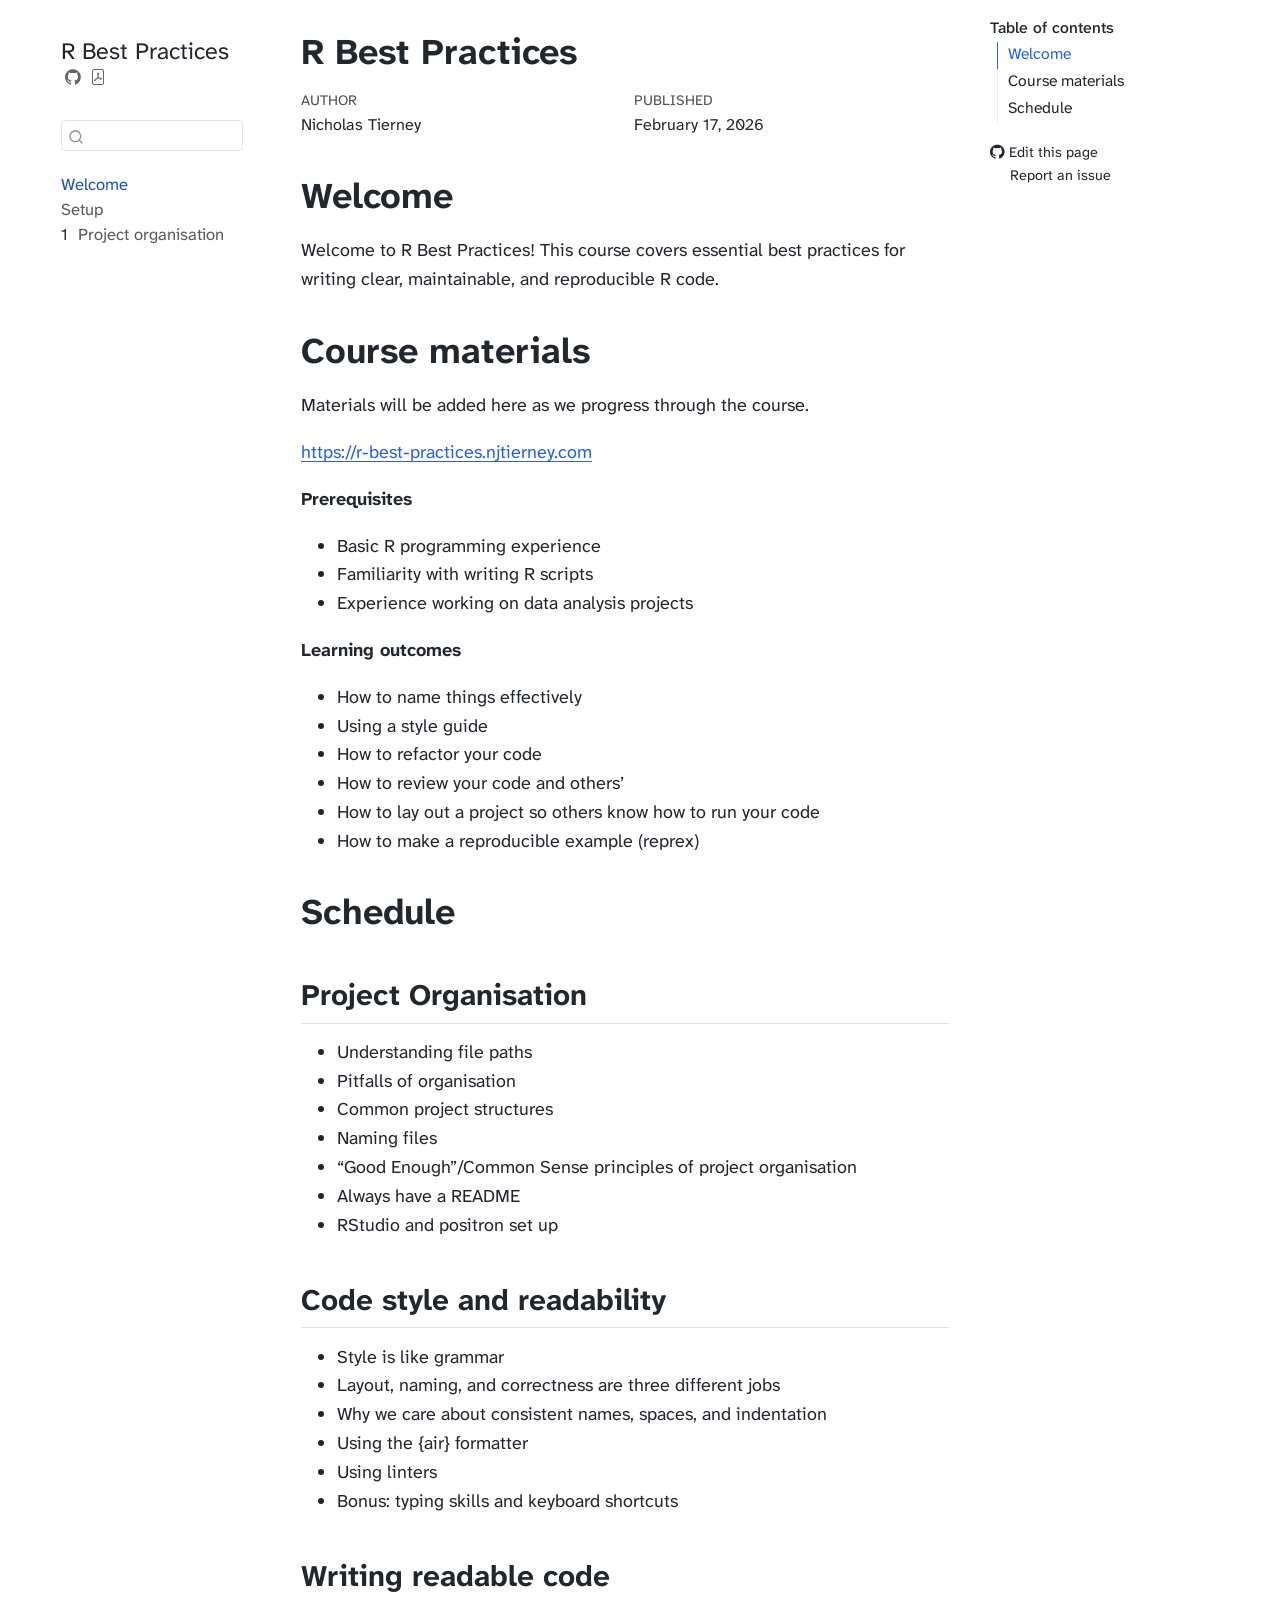
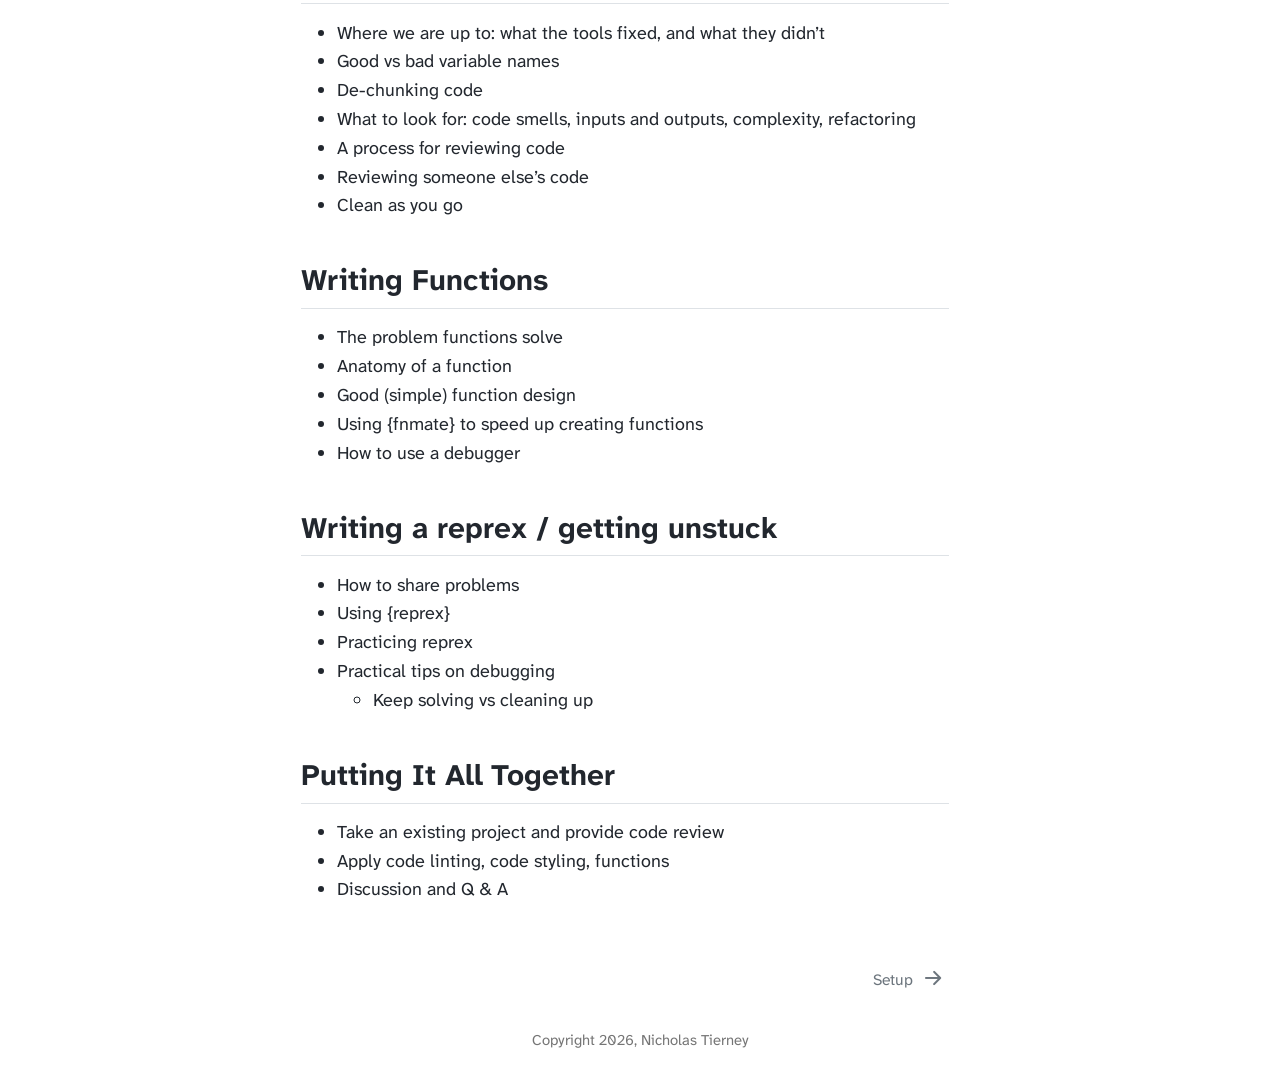
==== commit bc9363cf: "Built site for gh-pages" ====
--- a/index.html
+++ b/index.html
@@ -2,7 +2,7 @@
 <html xmlns="http://www.w3.org/1999/xhtml" lang="en" xml:lang="en"><head>
 
 <meta charset="utf-8">
-<meta name="generator" content="quarto-1.8.27">
+<meta name="generator" content="quarto-1.10.18">
 
 <meta name="viewport" content="width=device-width, initial-scale=1.0, user-scalable=yes">
 
@@ -11,10 +11,16 @@
 
 <title>R Best Practices</title>
 <style>
-code{white-space: pre-wrap;}
+/* Default styles provided by pandoc.
+** See https://pandoc.org/MANUAL.html#variables-for-html for config info.
+*/
 span.smallcaps{font-variant: small-caps;}
-div.columns{display: flex; gap: min(4vw, 1.5em);}
-div.column{flex: auto; overflow-x: auto;}
+div.columns{display: flex; gap: 1.5em;}
+div.column{flex: auto;}
+@media screen {
+div.columns{gap: min(4vw, 1.5em);}
+div.column{overflow-x: auto;}
+}
 div.hanging-indent{margin-left: 1.5em; text-indent: -1.5em;}
 ul.task-list{list-style: none;}
 ul.task-list li input[type="checkbox"] {
@@ -32,17 +38,17 @@
 <script src="site_libs/quarto-search/fuse.min.js"></script>
 <script src="site_libs/quarto-search/quarto-search.js"></script>
 <meta name="quarto:offset" content="./">
+<link href="./setup.html" rel="next">
 <script src="site_libs/quarto-html/quarto.js" type="module"></script>
 <script src="site_libs/quarto-html/tabsets/tabsets.js" type="module"></script>
-<script src="site_libs/quarto-html/axe/axe-check.js" type="module"></script>
 <script src="site_libs/quarto-html/popper.min.js"></script>
 <script src="site_libs/quarto-html/tippy.umd.min.js"></script>
 <script src="site_libs/quarto-html/anchor.min.js"></script>
 <link href="site_libs/quarto-html/tippy.css" rel="stylesheet">
-<link href="site_libs/quarto-html/quarto-syntax-highlighting-ed96de9b727972fe78a7b5d16c58bf87.css" rel="stylesheet" id="quarto-text-highlighting-styles">
+<link href="site_libs/quarto-html/quarto-syntax-highlighting-b45b7b0fa9169e986df15f1ef60a279c.css" rel="stylesheet" id="quarto-text-highlighting-styles">
 <script src="site_libs/bootstrap/bootstrap.min.js"></script>
 <link href="site_libs/bootstrap/bootstrap-icons.css" rel="stylesheet">
-<link href="site_libs/bootstrap/bootstrap-607e4eb43c82add38e78977e37880f76.min.css" rel="stylesheet" append-hash="true" id="quarto-bootstrap" data-mode="light">
+<link href="site_libs/bootstrap/bootstrap-7002e898bdb3cc4fe1c43d944ce9f4e1.min.css" rel="stylesheet" append-hash="true" id="quarto-bootstrap" data-mode="light">
 <script id="quarto-search-options" type="application/json">{
   "location": "sidebar",
   "copy-button": false,
@@ -83,7 +89,7 @@
       <button type="button" class="quarto-btn-toggle btn" data-bs-toggle="collapse" role="button" data-bs-target=".quarto-sidebar-collapse-item" aria-controls="quarto-sidebar" aria-expanded="false" aria-label="Toggle sidebar navigation" onclick="if (window.quartoToggleHeadroom) { window.quartoToggleHeadroom(); }">
         <i class="bi bi-layout-text-sidebar-reverse"></i>
       </button>
-        <nav class="quarto-page-breadcrumbs" aria-label="breadcrumb"><ol class="breadcrumb"><li class="breadcrumb-item"><a href="./index.html"><span class="chapter-number">1</span>&nbsp; <span class="chapter-title">R Best Practices</span></a></li></ol></nav>
+        <nav class="quarto-page-breadcrumbs" aria-label="breadcrumb"><ol class="breadcrumb"><li class="breadcrumb-item"><a href="./index.html">Welcome</a></li></ol></nav>
         <a class="flex-grow-1" role="navigation" data-bs-toggle="collapse" data-bs-target=".quarto-sidebar-collapse-item" aria-controls="quarto-sidebar" aria-expanded="false" aria-label="Toggle sidebar navigation" onclick="if (window.quartoToggleHeadroom) { window.quartoToggleHeadroom(); }">      
         </a>
       <button type="button" class="btn quarto-search-button" aria-label="Search" onclick="window.quartoOpenSearch();">
@@ -100,7 +106,8 @@
     <div class="sidebar-title mb-0 py-0">
       <a href="./">R Best Practices</a> 
         <div class="sidebar-tools-main">
-    <a href="https://https://github.com/njtierney/r-best-practices" title="Source Code" class="quarto-navigation-tool px-1" aria-label="Source Code"><i class="bi bi-github"></i></a>
+    <a href="https://github.com/njtierney/rbestpractices" title="Source Code" class="quarto-navigation-tool px-1" aria-label="Source Code"><i class="bi bi-github"></i></a>
+    <a href="./R-Best-Practices.pdf" title="Download PDF" class="quarto-navigation-tool px-1" aria-label="Download PDF"><i class="bi bi-file-pdf"></i></a>
 </div>
     </div>
       </div>
@@ -114,7 +121,19 @@
         <li class="sidebar-item">
   <div class="sidebar-item-container"> 
   <a href="./index.html" class="sidebar-item-text sidebar-link active">
- <span class="menu-text"><span class="chapter-number">1</span>&nbsp; <span class="chapter-title">R Best Practices</span></span></a>
+ <span class="menu-text">Welcome</span></a>
+  </div>
+</li>
+        <li class="sidebar-item">
+  <div class="sidebar-item-container"> 
+  <a href="./setup.html" class="sidebar-item-text sidebar-link">
+ <span class="menu-text">Setup</span></a>
+  </div>
+</li>
+        <li class="sidebar-item">
+  <div class="sidebar-item-container"> 
+  <a href="./project-organisation.html" class="sidebar-item-text sidebar-link">
+ <span class="menu-text"><span class="chapter-number">1</span>&nbsp; <span class="chapter-title">Project organisation</span></span></a>
   </div>
 </li>
     </ul>
@@ -127,19 +146,19 @@
     <h2 id="toc-title">Table of contents</h2>
    
   <ul>
-  <li><a href="#welcome" id="toc-welcome" class="nav-link active" data-scroll-target="#welcome"><span class="header-section-number">1</span> Welcome</a></li>
-  <li><a href="#course-materials" id="toc-course-materials" class="nav-link" data-scroll-target="#course-materials"><span class="header-section-number">2</span> Course Materials</a></li>
-  <li><a href="#schedule" id="toc-schedule" class="nav-link" data-scroll-target="#schedule"><span class="header-section-number">3</span> Schedule</a>
+  <li><a href="#welcome" id="toc-welcome" class="nav-link active" data-scroll-target="#welcome">Welcome</a></li>
+  <li><a href="#course-materials" id="toc-course-materials" class="nav-link" data-scroll-target="#course-materials">Course materials</a></li>
+  <li><a href="#schedule" id="toc-schedule" class="nav-link" data-scroll-target="#schedule">Schedule</a>
   <ul class="collapse">
-  <li><a href="#project-organisation" id="toc-project-organisation" class="nav-link" data-scroll-target="#project-organisation"><span class="header-section-number">3.1</span> Project Organisation</a></li>
-  <li><a href="#code-style-and-readability" id="toc-code-style-and-readability" class="nav-link" data-scroll-target="#code-style-and-readability"><span class="header-section-number">3.2</span> Code Style and Readability</a></li>
-  <li><a href="#writing-readable-code" id="toc-writing-readable-code" class="nav-link" data-scroll-target="#writing-readable-code"><span class="header-section-number">3.3</span> Writing readable code</a></li>
-  <li><a href="#writing-functions" id="toc-writing-functions" class="nav-link" data-scroll-target="#writing-functions"><span class="header-section-number">3.4</span> Writing Functions</a></li>
-  <li><a href="#writing-a-reprex-getting-unstuck" id="toc-writing-a-reprex-getting-unstuck" class="nav-link" data-scroll-target="#writing-a-reprex-getting-unstuck"><span class="header-section-number">3.5</span> Writing a reprex / getting unstuck</a></li>
-  <li><a href="#putting-it-all-together" id="toc-putting-it-all-together" class="nav-link" data-scroll-target="#putting-it-all-together"><span class="header-section-number">3.6</span> Putting It All Together</a></li>
+  <li><a href="#project-organisation" id="toc-project-organisation" class="nav-link" data-scroll-target="#project-organisation">Project Organisation</a></li>
+  <li><a href="#code-style-and-readability" id="toc-code-style-and-readability" class="nav-link" data-scroll-target="#code-style-and-readability">Code style and readability</a></li>
+  <li><a href="#writing-readable-code" id="toc-writing-readable-code" class="nav-link" data-scroll-target="#writing-readable-code">Writing readable code</a></li>
+  <li><a href="#writing-functions" id="toc-writing-functions" class="nav-link" data-scroll-target="#writing-functions">Writing Functions</a></li>
+  <li><a href="#writing-a-reprex-getting-unstuck" id="toc-writing-a-reprex-getting-unstuck" class="nav-link" data-scroll-target="#writing-a-reprex-getting-unstuck">Writing a reprex / getting unstuck</a></li>
+  <li><a href="#putting-it-all-together" id="toc-putting-it-all-together" class="nav-link" data-scroll-target="#putting-it-all-together">Putting It All Together</a></li>
   </ul></li>
   </ul>
-<div class="toc-actions"><ul><li><a href="https://https://github.com/njtierney/r-best-practices/edit/main/index.qmd" class="toc-action"><i class="bi bi-github"></i>Edit this page</a></li><li><a href="https://https://github.com/njtierney/r-best-practices/issues/new" class="toc-action"><i class="bi empty"></i>Report an issue</a></li></ul></div></nav>
+<div class="toc-actions"><ul><li><a href="https://github.com/njtierney/rbestpractices/edit/main/index.qmd" class="toc-action"><i class="bi bi-github"></i>Edit this page</a></li><li><a href="https://github.com/njtierney/rbestpractices/issues/new" class="toc-action"><i class="bi empty"></i>Report an issue</a></li></ul></div></nav>
     </div>
 <!-- main -->
 <main class="content" id="quarto-document-content">
@@ -175,12 +194,12 @@
 </header>
 
 
-<section id="welcome" class="level1" data-number="1">
-<h1 data-number="1"><span class="header-section-number">1</span> Welcome</h1>
+<section id="welcome" class="level1 unnumbered">
+<h1 class="unnumbered">Welcome</h1>
 <p>Welcome to R Best Practices! This course covers essential best practices for writing clear, maintainable, and reproducible R code.</p>
 </section>
-<section id="course-materials" class="level1" data-number="2">
-<h1 data-number="2"><span class="header-section-number">2</span> Course Materials</h1>
+<section id="course-materials" class="level1 unnumbered">
+<h1 class="unnumbered">Course materials</h1>
 <p>Materials will be added here as we progress through the course.</p>
 <p><a href="https://r-best-practices.njtierney.com" class="uri">https://r-best-practices.njtierney.com</a></p>
 <p><strong>Prerequisites</strong></p>
@@ -199,39 +218,45 @@
 <li>How to make a reproducible example (reprex)</li>
 </ul>
 </section>
-<section id="schedule" class="level1" data-number="3">
-<h1 data-number="3"><span class="header-section-number">3</span> Schedule</h1>
-<section id="project-organisation" class="level2" data-number="3.1">
-<h2 data-number="3.1" class="anchored" data-anchor-id="project-organisation"><span class="header-section-number">3.1</span> Project Organisation</h2>
-<ul>
+<section id="schedule" class="level1">
+<h1>Schedule</h1>
+<section id="project-organisation" class="level2">
+<h2 class="anchored" data-anchor-id="project-organisation">Project Organisation</h2>
+<ul>
+<li>Understanding file paths</li>
+<li>Pitfalls of organisation</li>
 <li>Common project structures</li>
-<li>Pitfalls of organisation</li>
-<li>Understanding file paths</li>
-<li>RStudio and positron set up</li>
+<li>Naming files</li>
 <li>“Good Enough”/Common Sense principles of project organisation</li>
 <li>Always have a README</li>
+<li>RStudio and positron set up</li>
 </ul>
 </section>
-<section id="code-style-and-readability" class="level2" data-number="3.2">
-<h2 data-number="3.2" class="anchored" data-anchor-id="code-style-and-readability"><span class="header-section-number">3.2</span> Code Style and Readability</h2>
+<section id="code-style-and-readability" class="level2">
+<h2 class="anchored" data-anchor-id="code-style-and-readability">Code style and readability</h2>
 <ul>
 <li>Style is like grammar</li>
-<li>why we care about consistent names, spaces, indentation</li>
+<li>Layout, naming, and correctness are three different jobs</li>
+<li>Why we care about consistent names, spaces, and indentation</li>
 <li>Using the {air} formatter</li>
 <li>Using linters</li>
+<li>Bonus: typing skills and keyboard shortcuts</li>
 </ul>
 </section>
-<section id="writing-readable-code" class="level2" data-number="3.3">
-<h2 data-number="3.3" class="anchored" data-anchor-id="writing-readable-code"><span class="header-section-number">3.3</span> Writing readable code</h2>
-<ul>
+<section id="writing-readable-code" class="level2">
+<h2 class="anchored" data-anchor-id="writing-readable-code">Writing readable code</h2>
+<ul>
+<li>Where we are up to: what the tools fixed, and what they didn’t</li>
 <li>Good vs bad variable names</li>
 <li>De-chunking code</li>
-<li>How to review code</li>
-<li>Review your own code</li>
+<li>What to look for: code smells, inputs and outputs, complexity, refactoring</li>
+<li>A process for reviewing code</li>
+<li>Reviewing someone else’s code</li>
+<li>Clean as you go</li>
 </ul>
 </section>
-<section id="writing-functions" class="level2" data-number="3.4">
-<h2 data-number="3.4" class="anchored" data-anchor-id="writing-functions"><span class="header-section-number">3.4</span> Writing Functions</h2>
+<section id="writing-functions" class="level2">
+<h2 class="anchored" data-anchor-id="writing-functions">Writing Functions</h2>
 <ul>
 <li>The problem functions solve</li>
 <li>Anatomy of a function</li>
@@ -240,8 +265,8 @@
 <li>How to use a debugger</li>
 </ul>
 </section>
-<section id="writing-a-reprex-getting-unstuck" class="level2" data-number="3.5">
-<h2 data-number="3.5" class="anchored" data-anchor-id="writing-a-reprex-getting-unstuck"><span class="header-section-number">3.5</span> Writing a reprex / getting unstuck</h2>
+<section id="writing-a-reprex-getting-unstuck" class="level2">
+<h2 class="anchored" data-anchor-id="writing-a-reprex-getting-unstuck">Writing a reprex / getting unstuck</h2>
 <ul>
 <li>How to share problems</li>
 <li>Using {reprex}</li>
@@ -252,8 +277,8 @@
 </ul></li>
 </ul>
 </section>
-<section id="putting-it-all-together" class="level2" data-number="3.6">
-<h2 data-number="3.6" class="anchored" data-anchor-id="putting-it-all-together"><span class="header-section-number">3.6</span> Putting It All Together</h2>
+<section id="putting-it-all-together" class="level2">
+<h2 class="anchored" data-anchor-id="putting-it-all-together">Putting It All Together</h2>
 <ul>
 <li>Take an existing project and provide code review</li>
 <li>Apply code linting, code styling, functions</li>
@@ -665,6 +690,15 @@
     }
   });
   </script>
+<nav class="page-navigation">
+  <div class="nav-page nav-page-previous">
+  </div>
+  <div class="nav-page nav-page-next">
+      <a href="./setup.html" class="pagination-link" aria-label="Setup">
+        <span class="nav-page-text">Setup</span> <i class="bi bi-arrow-right-short"></i>
+      </a>
+  </div>
+</nav>
 </div> <!-- /content -->
 <footer class="footer">
   <div class="nav-footer">
@@ -673,7 +707,7 @@
     </div>   
     <div class="nav-footer-center">
 <p>Copyright 2026, Nicholas Tierney</p>
-<div class="toc-actions d-sm-block d-md-none"><ul><li><a href="https://https://github.com/njtierney/r-best-practices/edit/main/index.qmd" class="toc-action"><i class="bi bi-github"></i>Edit this page</a></li><li><a href="https://https://github.com/njtierney/r-best-practices/issues/new" class="toc-action"><i class="bi empty"></i>Report an issue</a></li></ul></div></div>
+<div class="toc-actions d-sm-block d-md-none"><ul><li><a href="https://github.com/njtierney/rbestpractices/edit/main/index.qmd" class="toc-action"><i class="bi bi-github"></i>Edit this page</a></li><li><a href="https://github.com/njtierney/rbestpractices/issues/new" class="toc-action"><i class="bi empty"></i>Report an issue</a></li></ul></div></div>
     <div class="nav-footer-right">
       &nbsp;
     </div>
--- a/site_libs/quarto-html/quarto-syntax-highlighting-b45b7b0fa9169e986df15f1ef60a279c.css
+++ b/site_libs/quarto-html/quarto-syntax-highlighting-b45b7b0fa9169e986df15f1ef60a279c.css
@@ -0,0 +1,236 @@
+/* quarto syntax highlight colors */
+:root {
+  --quarto-hl-ot-color: #003B4F;
+  --quarto-hl-at-color: #657422;
+  --quarto-hl-ss-color: #20794D;
+  --quarto-hl-an-color: #5E5E5E;
+  --quarto-hl-fu-color: #4758AB;
+  --quarto-hl-st-color: #20794D;
+  --quarto-hl-cf-color: #003B4F;
+  --quarto-hl-op-color: #5E5E5E;
+  --quarto-hl-er-color: #AD0000;
+  --quarto-hl-bn-color: #AD0000;
+  --quarto-hl-al-color: #AD0000;
+  --quarto-hl-va-color: #111111;
+  --quarto-hl-bu-color: inherit;
+  --quarto-hl-ex-color: inherit;
+  --quarto-hl-pp-color: #AD0000;
+  --quarto-hl-in-color: #5E5E5E;
+  --quarto-hl-vs-color: #20794D;
+  --quarto-hl-wa-color: #5E5E5E;
+  --quarto-hl-do-color: #5E5E5E;
+  --quarto-hl-im-color: #00769E;
+  --quarto-hl-ch-color: #20794D;
+  --quarto-hl-dt-color: #AD0000;
+  --quarto-hl-fl-color: #AD0000;
+  --quarto-hl-co-color: #5E5E5E;
+  --quarto-hl-cv-color: #5E5E5E;
+  --quarto-hl-cn-color: #8f5902;
+  --quarto-hl-sc-color: #5E5E5E;
+  --quarto-hl-dv-color: #AD0000;
+  --quarto-hl-kw-color: #003B4F;
+}
+
+/* other quarto variables */
+:root {
+  --quarto-font-monospace: "Fira Code", ui-monospace, monospace;
+}
+
+/* syntax highlight based on Pandoc's rules */
+pre > code.sourceCode > span {
+  color: #003B4F;
+}
+
+code.sourceCode > span {
+  color: #003B4F;
+}
+
+div.sourceCode,
+div.sourceCode pre.sourceCode {
+  color: #003B4F;
+}
+
+/* Normal */
+code span {
+  color: #003B4F;
+}
+
+/* Alert */
+code span.al {
+  color: #AD0000;
+  font-style: inherit;
+}
+
+/* Annotation */
+code span.an {
+  color: #5E5E5E;
+  font-style: inherit;
+}
+
+/* Attribute */
+code span.at {
+  color: #657422;
+  font-style: inherit;
+}
+
+/* BaseN */
+code span.bn {
+  color: #AD0000;
+  font-style: inherit;
+}
+
+/* BuiltIn */
+code span.bu {
+  font-style: inherit;
+}
+
+/* ControlFlow */
+code span.cf {
+  color: #003B4F;
+  font-weight: bold;
+  font-style: inherit;
+}
+
+/* Char */
+code span.ch {
+  color: #20794D;
+  font-style: inherit;
+}
+
+/* Constant */
+code span.cn {
+  color: #8f5902;
+  font-style: inherit;
+}
+
+/* Comment */
+code span.co {
+  color: #5E5E5E;
+  font-style: inherit;
+}
+
+/* CommentVar */
+code span.cv {
+  color: #5E5E5E;
+  font-style: italic;
+}
+
+/* Documentation */
+code span.do {
+  color: #5E5E5E;
+  font-style: italic;
+}
+
+/* DataType */
+code span.dt {
+  color: #AD0000;
+  font-style: inherit;
+}
+
+/* DecVal */
+code span.dv {
+  color: #AD0000;
+  font-style: inherit;
+}
+
+/* Error */
+code span.er {
+  color: #AD0000;
+  font-style: inherit;
+}
+
+/* Extension */
+code span.ex {
+  font-style: inherit;
+}
+
+/* Float */
+code span.fl {
+  color: #AD0000;
+  font-style: inherit;
+}
+
+/* Function */
+code span.fu {
+  color: #4758AB;
+  font-style: inherit;
+}
+
+/* Import */
+code span.im {
+  color: #00769E;
+  font-style: inherit;
+}
+
+/* Information */
+code span.in {
+  color: #5E5E5E;
+  font-style: inherit;
+}
+
+/* Keyword */
+code span.kw {
+  color: #003B4F;
+  font-weight: bold;
+  font-style: inherit;
+}
+
+/* Operator */
+code span.op {
+  color: #5E5E5E;
+  font-style: inherit;
+}
+
+/* Other */
+code span.ot {
+  color: #003B4F;
+  font-style: inherit;
+}
+
+/* Preprocessor */
+code span.pp {
+  color: #AD0000;
+  font-style: inherit;
+}
+
+/* SpecialChar */
+code span.sc {
+  color: #5E5E5E;
+  font-style: inherit;
+}
+
+/* SpecialString */
+code span.ss {
+  color: #20794D;
+  font-style: inherit;
+}
+
+/* String */
+code span.st {
+  color: #20794D;
+  font-style: inherit;
+}
+
+/* Variable */
+code span.va {
+  color: #111111;
+  font-style: inherit;
+}
+
+/* VerbatimString */
+code span.vs {
+  color: #20794D;
+  font-style: inherit;
+}
+
+/* Warning */
+code span.wa {
+  color: #5E5E5E;
+  font-style: italic;
+}
+
+.prevent-inlining {
+  content: "</";
+}
+
+/*# sourceMappingURL=d97cacd5795cc239674d8042485b34c8.css.map */
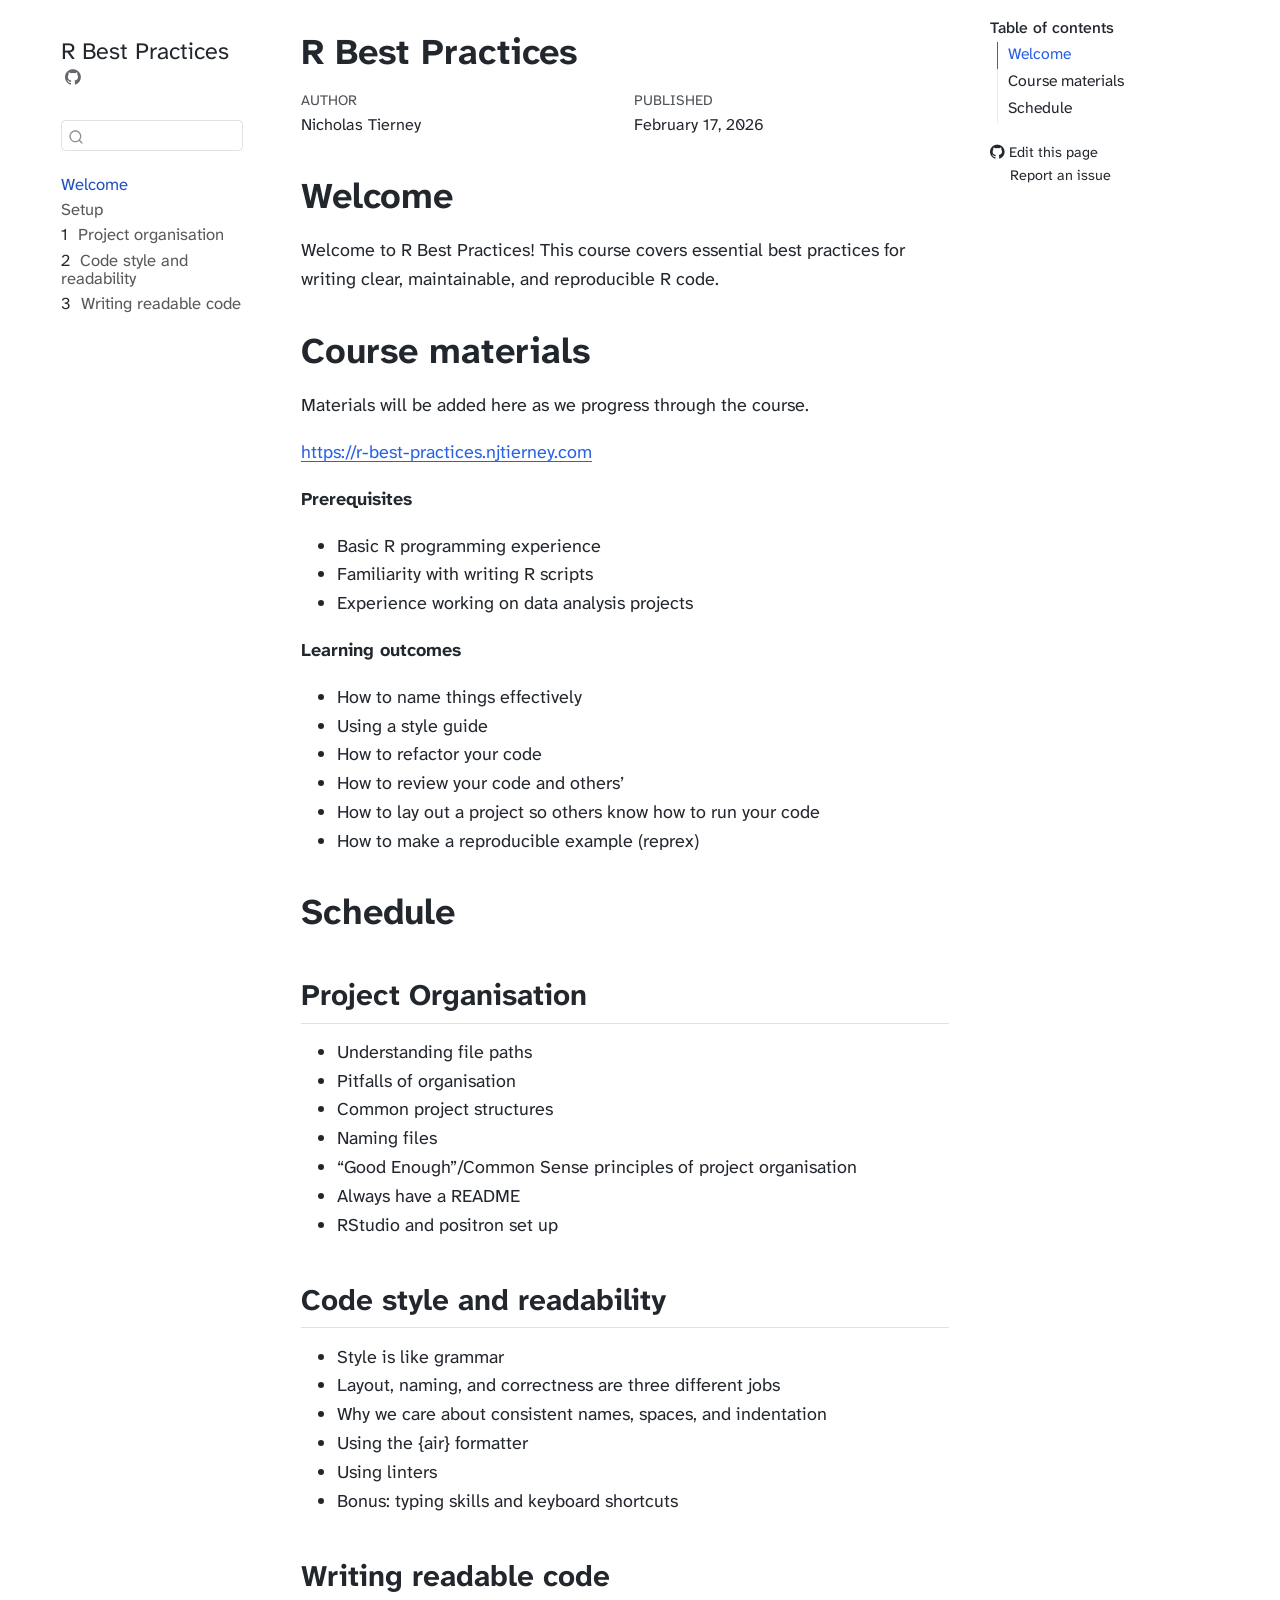
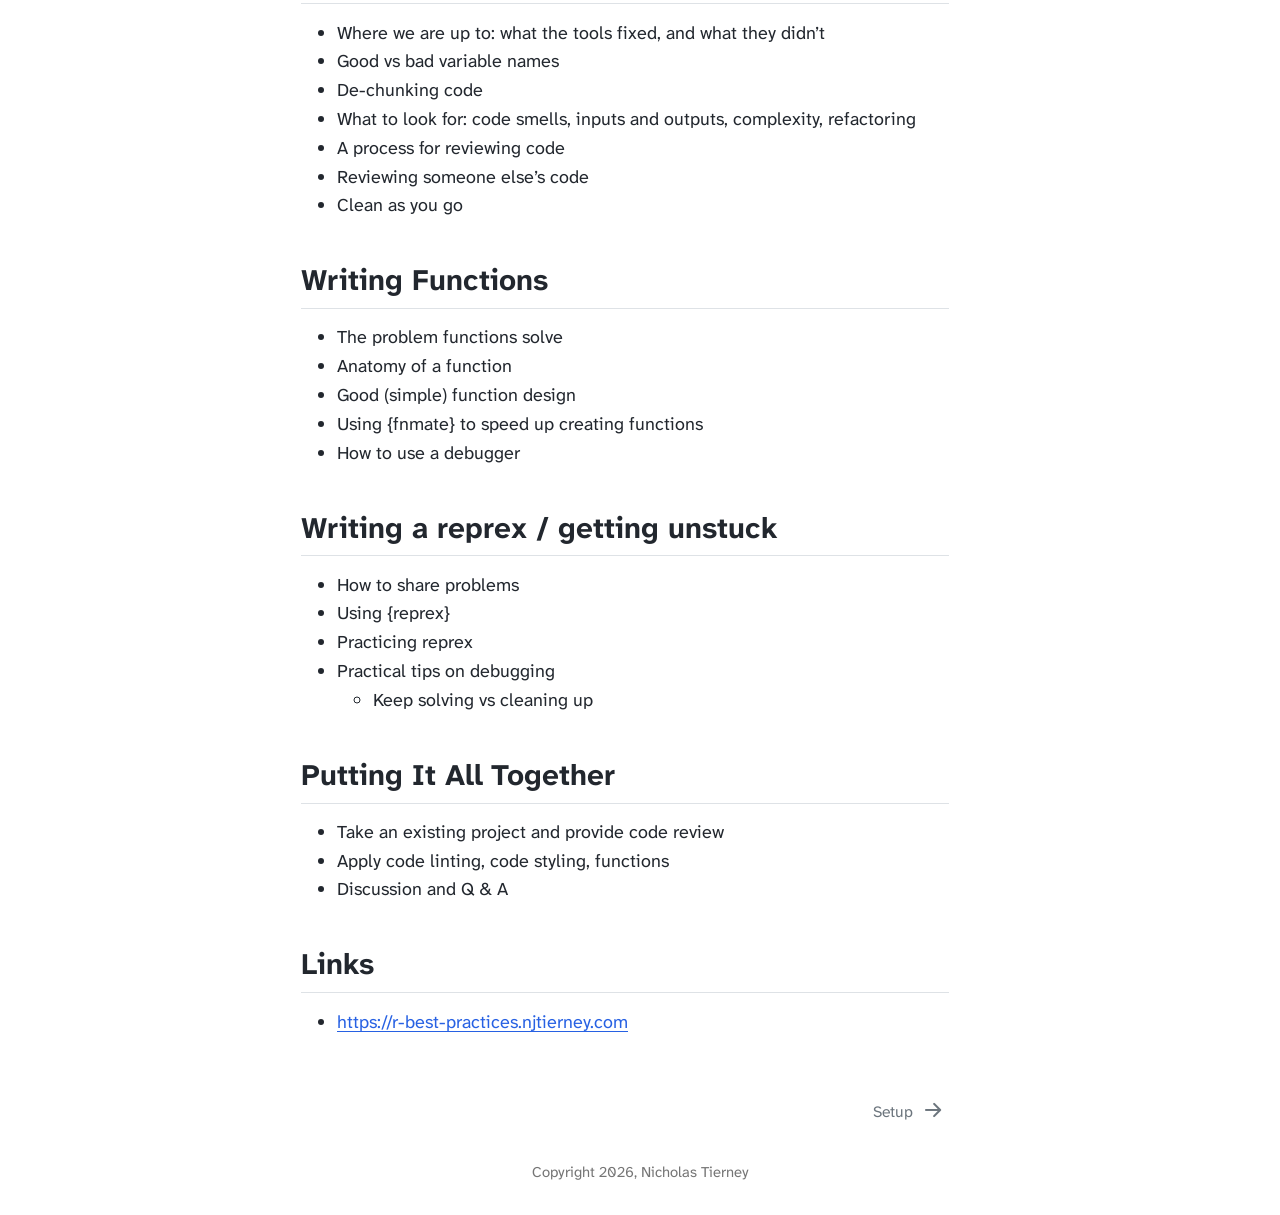
==== commit 28f2721e: "Built site for gh-pages" ====
--- a/index.html
+++ b/index.html
@@ -107,7 +107,6 @@
       <a href="./">R Best Practices</a> 
         <div class="sidebar-tools-main">
     <a href="https://github.com/njtierney/rbestpractices" title="Source Code" class="quarto-navigation-tool px-1" aria-label="Source Code"><i class="bi bi-github"></i></a>
-    <a href="./R-Best-Practices.pdf" title="Download PDF" class="quarto-navigation-tool px-1" aria-label="Download PDF"><i class="bi bi-file-pdf"></i></a>
 </div>
     </div>
       </div>
@@ -134,6 +133,18 @@
   <div class="sidebar-item-container"> 
   <a href="./project-organisation.html" class="sidebar-item-text sidebar-link">
  <span class="menu-text"><span class="chapter-number">1</span>&nbsp; <span class="chapter-title">Project organisation</span></span></a>
+  </div>
+</li>
+        <li class="sidebar-item">
+  <div class="sidebar-item-container"> 
+  <a href="./code-style-and-readability.html" class="sidebar-item-text sidebar-link">
+ <span class="menu-text"><span class="chapter-number">2</span>&nbsp; <span class="chapter-title">Code style and readability</span></span></a>
+  </div>
+</li>
+        <li class="sidebar-item">
+  <div class="sidebar-item-container"> 
+  <a href="./writing-readable-code.html" class="sidebar-item-text sidebar-link">
+ <span class="menu-text"><span class="chapter-number">3</span>&nbsp; <span class="chapter-title">Writing readable code</span></span></a>
   </div>
 </li>
     </ul>
@@ -156,6 +167,7 @@
   <li><a href="#writing-functions" id="toc-writing-functions" class="nav-link" data-scroll-target="#writing-functions">Writing Functions</a></li>
   <li><a href="#writing-a-reprex-getting-unstuck" id="toc-writing-a-reprex-getting-unstuck" class="nav-link" data-scroll-target="#writing-a-reprex-getting-unstuck">Writing a reprex / getting unstuck</a></li>
   <li><a href="#putting-it-all-together" id="toc-putting-it-all-together" class="nav-link" data-scroll-target="#putting-it-all-together">Putting It All Together</a></li>
+  <li>Links</li>
   </ul></li>
   </ul>
 <div class="toc-actions"><ul><li><a href="https://github.com/njtierney/rbestpractices/edit/main/index.qmd" class="toc-action"><i class="bi bi-github"></i>Edit this page</a></li><li><a href="https://github.com/njtierney/rbestpractices/issues/new" class="toc-action"><i class="bi empty"></i>Report an issue</a></li></ul></div></nav>
@@ -286,6 +298,12 @@
 </ul>
 
 
+</section>
+<section class="level2 unnumbered">
+<h2 class="unnumbered anchored" data-anchor-id="">Links</h2>
+<ul>
+<li><a href="https://r-best-practices.njtierney.com" class="uri">https://r-best-practices.njtierney.com</a></li>
+</ul>
 </section>
 </section>
 
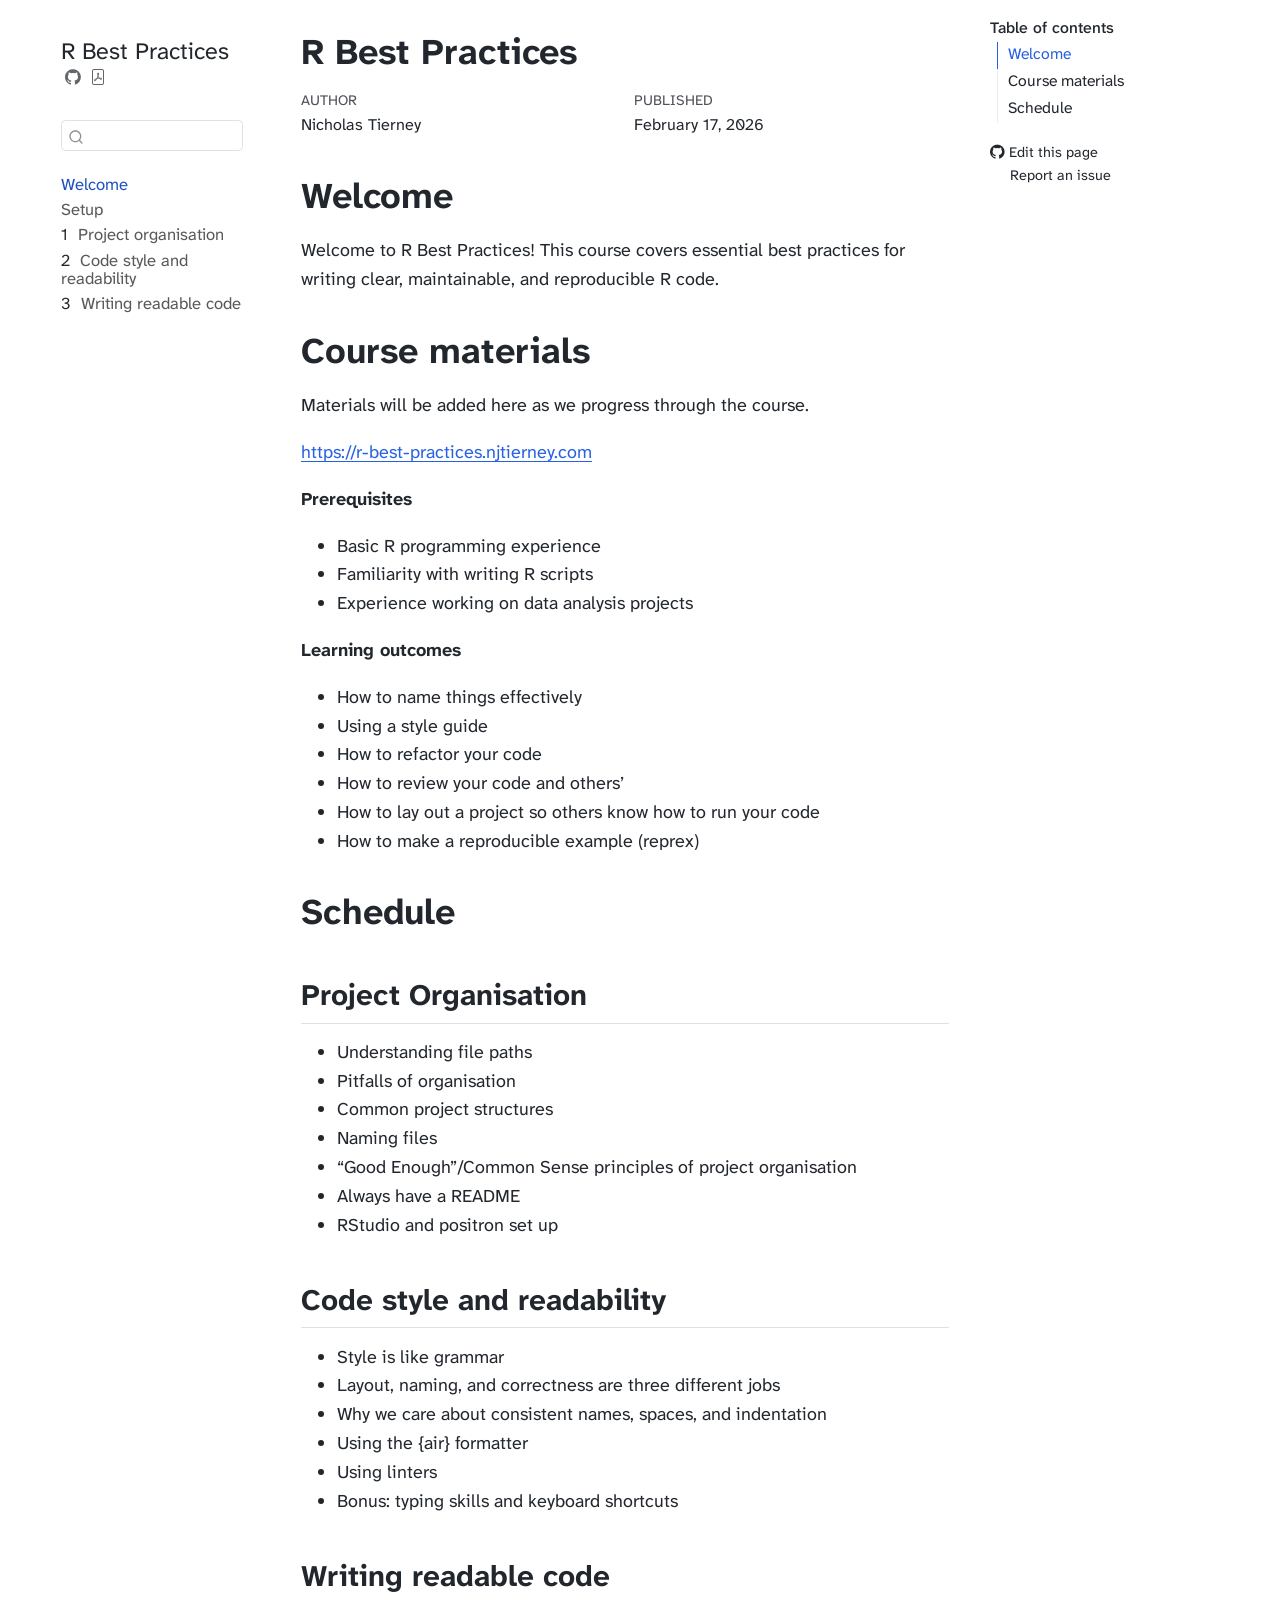
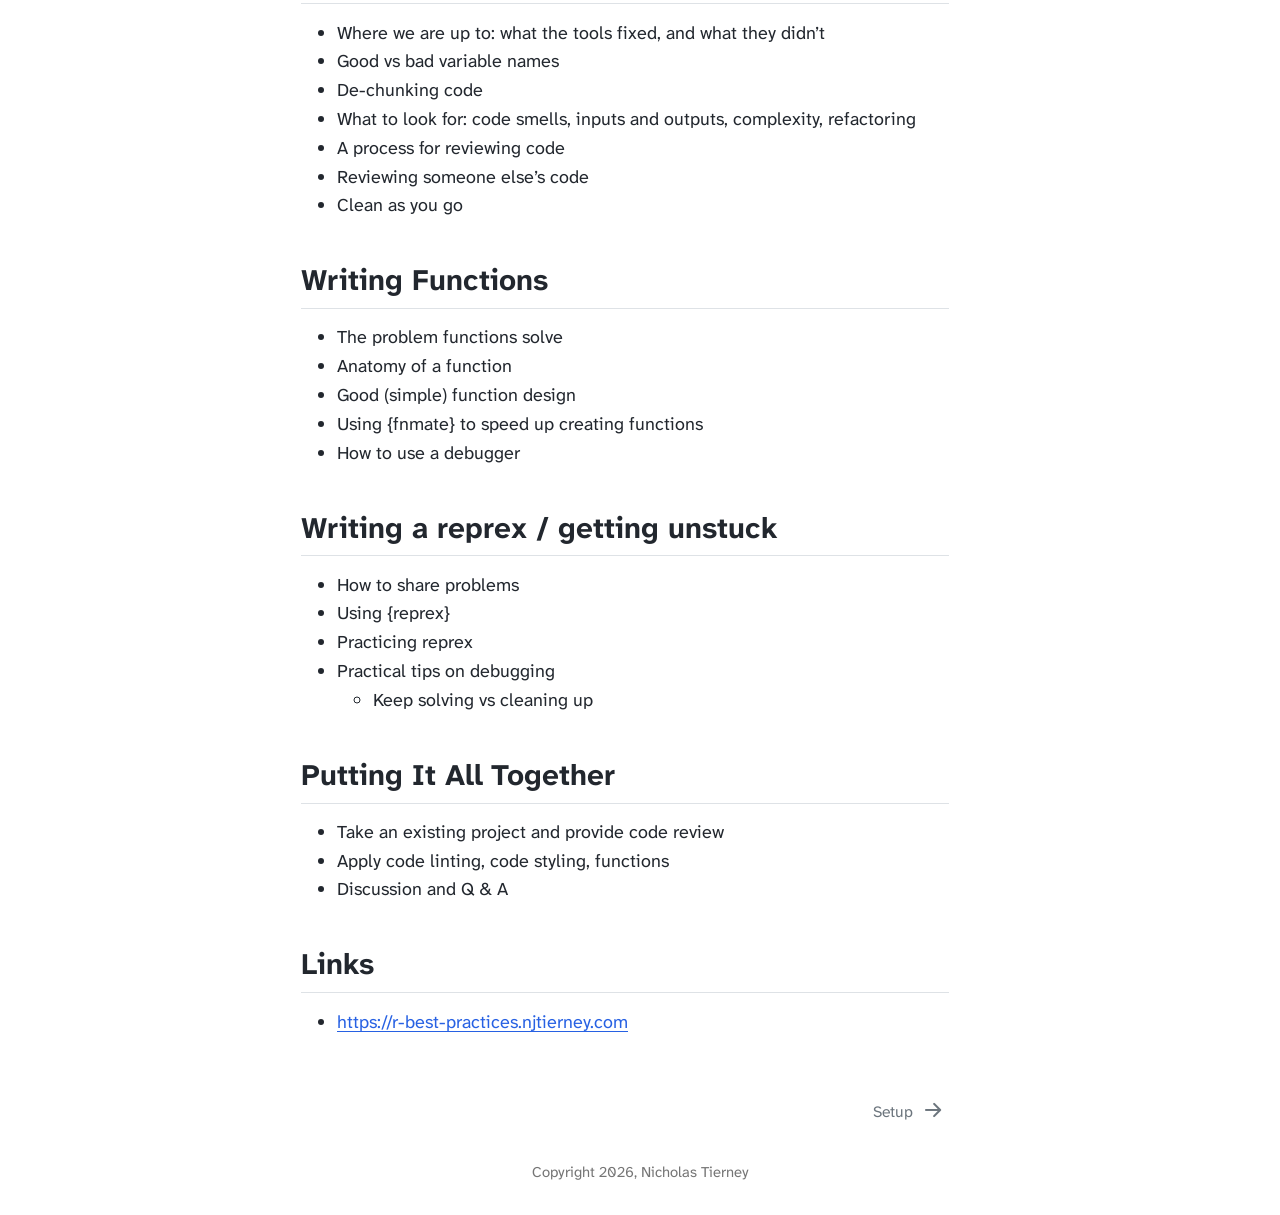
==== commit ecba5976: "Built site for gh-pages" ====
--- a/index.html
+++ b/index.html
@@ -48,7 +48,7 @@
 <link href="site_libs/quarto-html/quarto-syntax-highlighting-b45b7b0fa9169e986df15f1ef60a279c.css" rel="stylesheet" id="quarto-text-highlighting-styles">
 <script src="site_libs/bootstrap/bootstrap.min.js"></script>
 <link href="site_libs/bootstrap/bootstrap-icons.css" rel="stylesheet">
-<link href="site_libs/bootstrap/bootstrap-7002e898bdb3cc4fe1c43d944ce9f4e1.min.css" rel="stylesheet" append-hash="true" id="quarto-bootstrap" data-mode="light">
+<link href="site_libs/bootstrap/bootstrap-cd562747a821bcd71e1fae8341a609dc.min.css" rel="stylesheet" append-hash="true" id="quarto-bootstrap" data-mode="light">
 <script id="quarto-search-options" type="application/json">{
   "location": "sidebar",
   "copy-button": false,
@@ -107,6 +107,7 @@
       <a href="./">R Best Practices</a> 
         <div class="sidebar-tools-main">
     <a href="https://github.com/njtierney/rbestpractices" title="Source Code" class="quarto-navigation-tool px-1" aria-label="Source Code"><i class="bi bi-github"></i></a>
+    <a href="./R-Best-Practices.pdf" title="Download PDF" class="quarto-navigation-tool px-1" aria-label="Download PDF"><i class="bi bi-file-pdf"></i></a>
 </div>
     </div>
       </div>
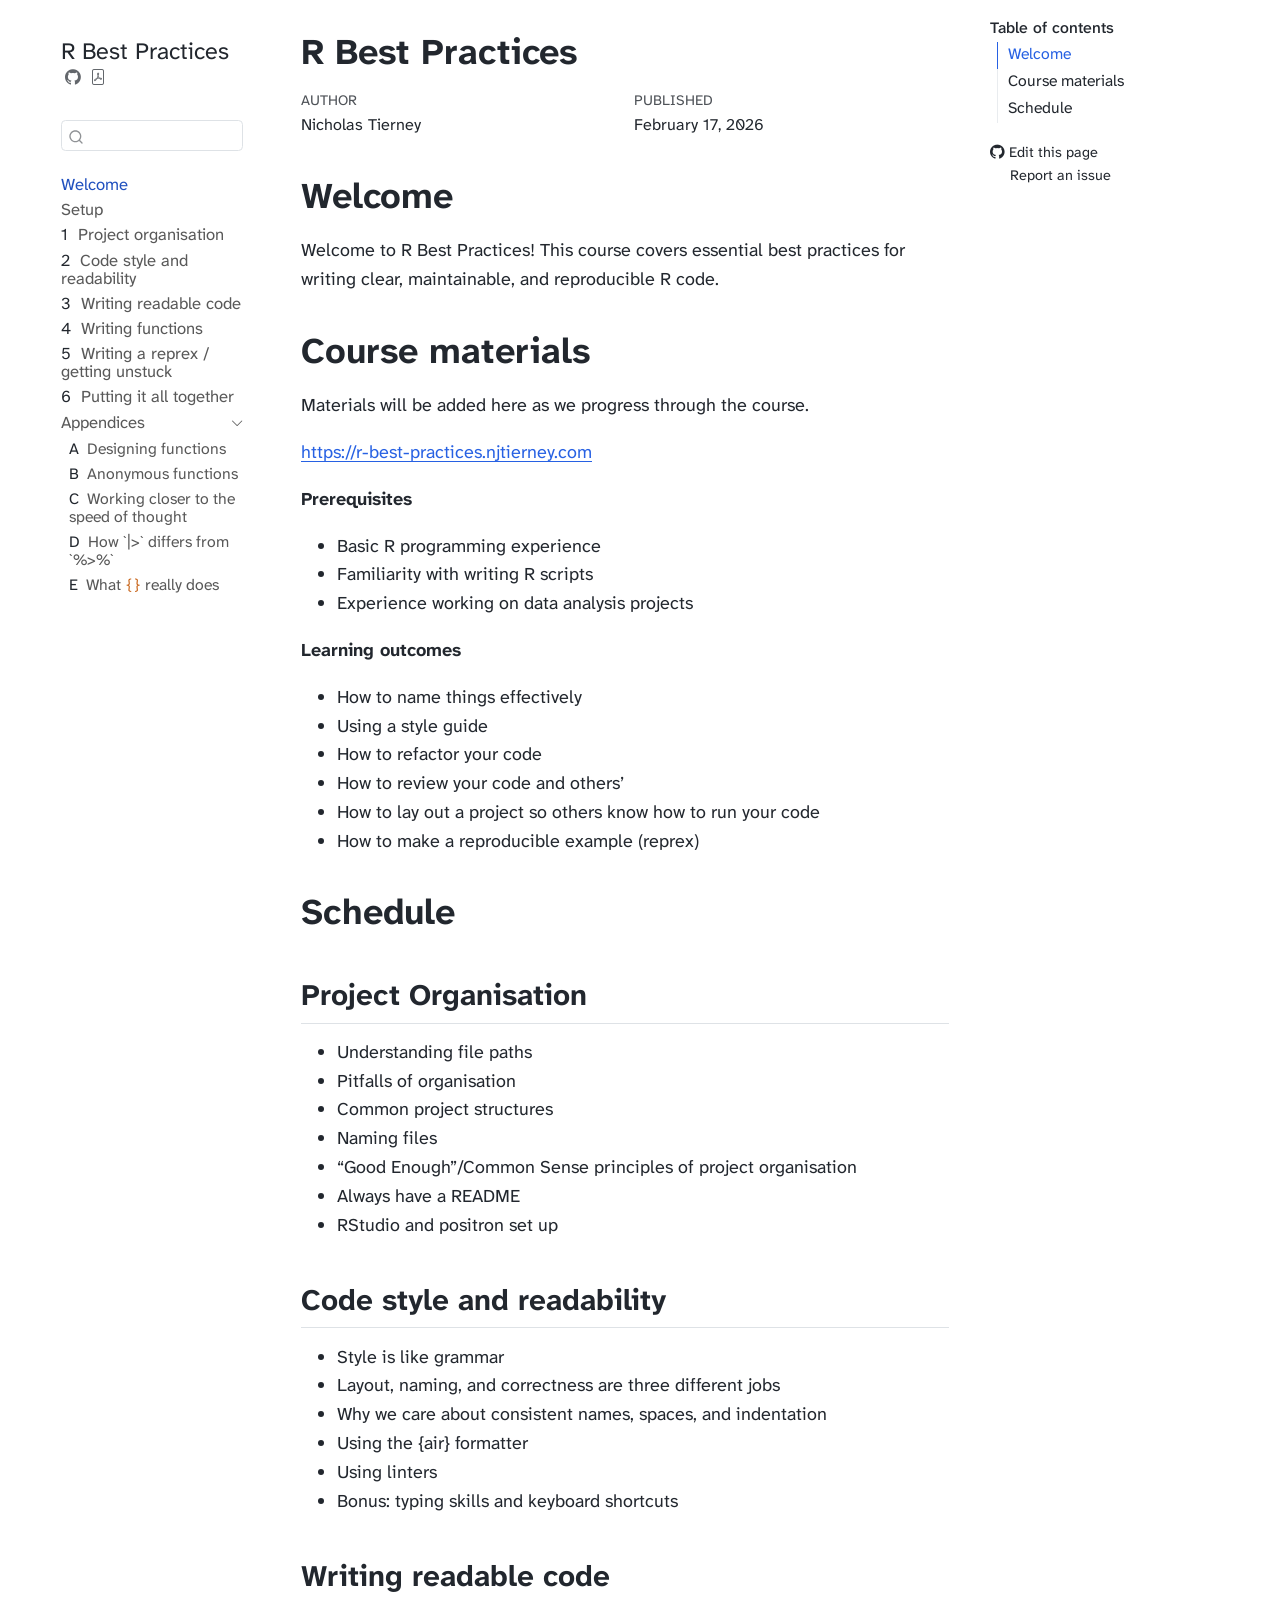
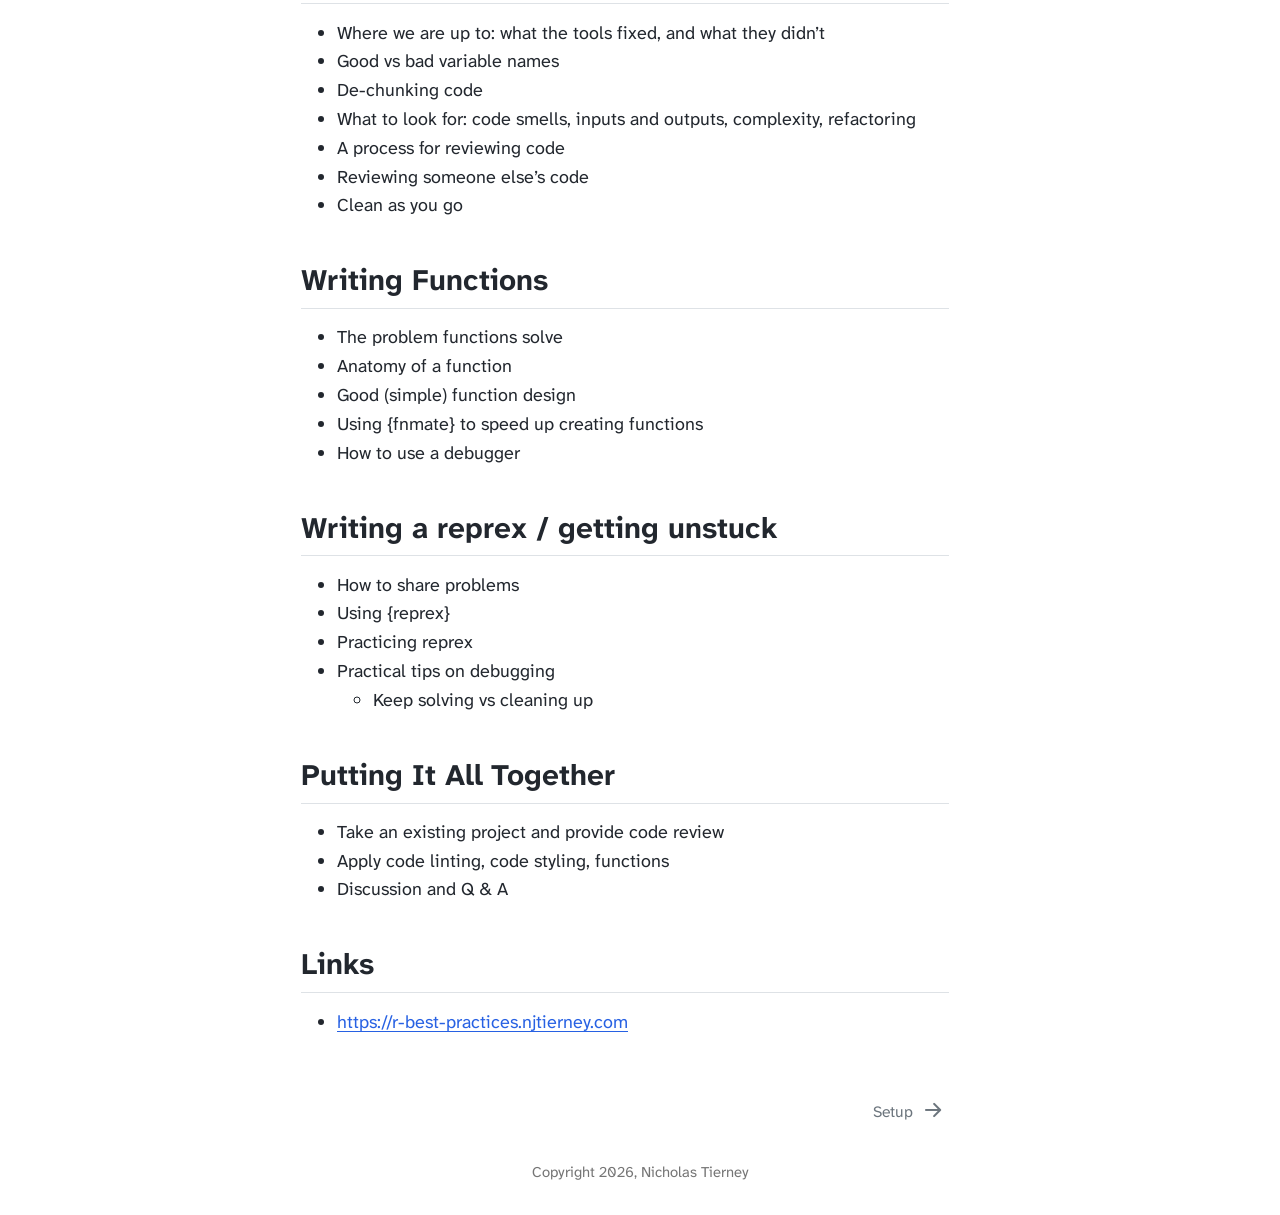
==== commit 6c89bce1: "Built site for gh-pages" ====
--- a/index.html
+++ b/index.html
@@ -48,7 +48,7 @@
 <link href="site_libs/quarto-html/quarto-syntax-highlighting-b45b7b0fa9169e986df15f1ef60a279c.css" rel="stylesheet" id="quarto-text-highlighting-styles">
 <script src="site_libs/bootstrap/bootstrap.min.js"></script>
 <link href="site_libs/bootstrap/bootstrap-icons.css" rel="stylesheet">
-<link href="site_libs/bootstrap/bootstrap-cd562747a821bcd71e1fae8341a609dc.min.css" rel="stylesheet" append-hash="true" id="quarto-bootstrap" data-mode="light">
+<link href="site_libs/bootstrap/bootstrap-2892f92a2cf4cf9b4e1a4840b7613af4.min.css" rel="stylesheet" append-hash="true" id="quarto-bootstrap" data-mode="light">
 <script id="quarto-search-options" type="application/json">{
   "location": "sidebar",
   "copy-button": false,
@@ -148,6 +148,65 @@
  <span class="menu-text"><span class="chapter-number">3</span>&nbsp; <span class="chapter-title">Writing readable code</span></span></a>
   </div>
 </li>
+        <li class="sidebar-item">
+  <div class="sidebar-item-container"> 
+  <a href="./writing-functions.html" class="sidebar-item-text sidebar-link">
+ <span class="menu-text"><span class="chapter-number">4</span>&nbsp; <span class="chapter-title">Writing functions</span></span></a>
+  </div>
+</li>
+        <li class="sidebar-item">
+  <div class="sidebar-item-container"> 
+  <a href="./writing-a-reprex-getting-unstuck.html" class="sidebar-item-text sidebar-link">
+ <span class="menu-text"><span class="chapter-number">5</span>&nbsp; <span class="chapter-title">Writing a reprex / getting unstuck</span></span></a>
+  </div>
+</li>
+        <li class="sidebar-item">
+  <div class="sidebar-item-container"> 
+  <a href="./putting-it-all-together.html" class="sidebar-item-text sidebar-link">
+ <span class="menu-text"><span class="chapter-number">6</span>&nbsp; <span class="chapter-title">Putting it all together</span></span></a>
+  </div>
+</li>
+        <li class="sidebar-item sidebar-item-section">
+      <div class="sidebar-item-container"> 
+            <a class="sidebar-item-text sidebar-link text-start" data-bs-toggle="collapse" data-bs-target="#quarto-sidebar-section-1" role="navigation" aria-expanded="true">
+ <span class="menu-text">Appendices</span></a>
+          <a class="sidebar-item-toggle text-start" data-bs-toggle="collapse" data-bs-target="#quarto-sidebar-section-1" role="navigation" aria-expanded="true" aria-label="Toggle section">
+            <i class="bi bi-chevron-right ms-2"></i>
+          </a> 
+      </div>
+      <ul id="quarto-sidebar-section-1" class="collapse list-unstyled sidebar-section depth1 show">  
+          <li class="sidebar-item">
+  <div class="sidebar-item-container"> 
+  <a href="./appendix-designing-functions.html" class="sidebar-item-text sidebar-link">
+ <span class="menu-text"><span class="chapter-number">A</span>&nbsp; <span class="chapter-title">Designing functions</span></span></a>
+  </div>
+</li>
+          <li class="sidebar-item">
+  <div class="sidebar-item-container"> 
+  <a href="./appendix-anonymous-functions.html" class="sidebar-item-text sidebar-link">
+ <span class="menu-text"><span class="chapter-number">B</span>&nbsp; <span class="chapter-title">Anonymous functions</span></span></a>
+  </div>
+</li>
+          <li class="sidebar-item">
+  <div class="sidebar-item-container"> 
+  <a href="./appendix-speed-of-thought.html" class="sidebar-item-text sidebar-link">
+ <span class="menu-text"><span class="chapter-number">C</span>&nbsp; <span class="chapter-title">Working closer to the speed of thought</span></span></a>
+  </div>
+</li>
+          <li class="sidebar-item">
+  <div class="sidebar-item-container"> 
+  <a href="./appendix-pipes.html" class="sidebar-item-text sidebar-link">
+ <span class="menu-text"><span class="chapter-number">D</span>&nbsp; <span class="chapter-title">How `|&gt;` differs from `%&gt;%`</span></span></a>
+  </div>
+</li>
+          <li class="sidebar-item">
+  <div class="sidebar-item-container"> 
+  <a href="./appendix-curly-braces.html" class="sidebar-item-text sidebar-link">
+ <span class="menu-text"><span class="chapter-number">E</span>&nbsp; <span class="chapter-title">What <code>{}</code> really does</span></span></a>
+  </div>
+</li>
+      </ul>
+  </li>
     </ul>
     </div>
 </nav>
